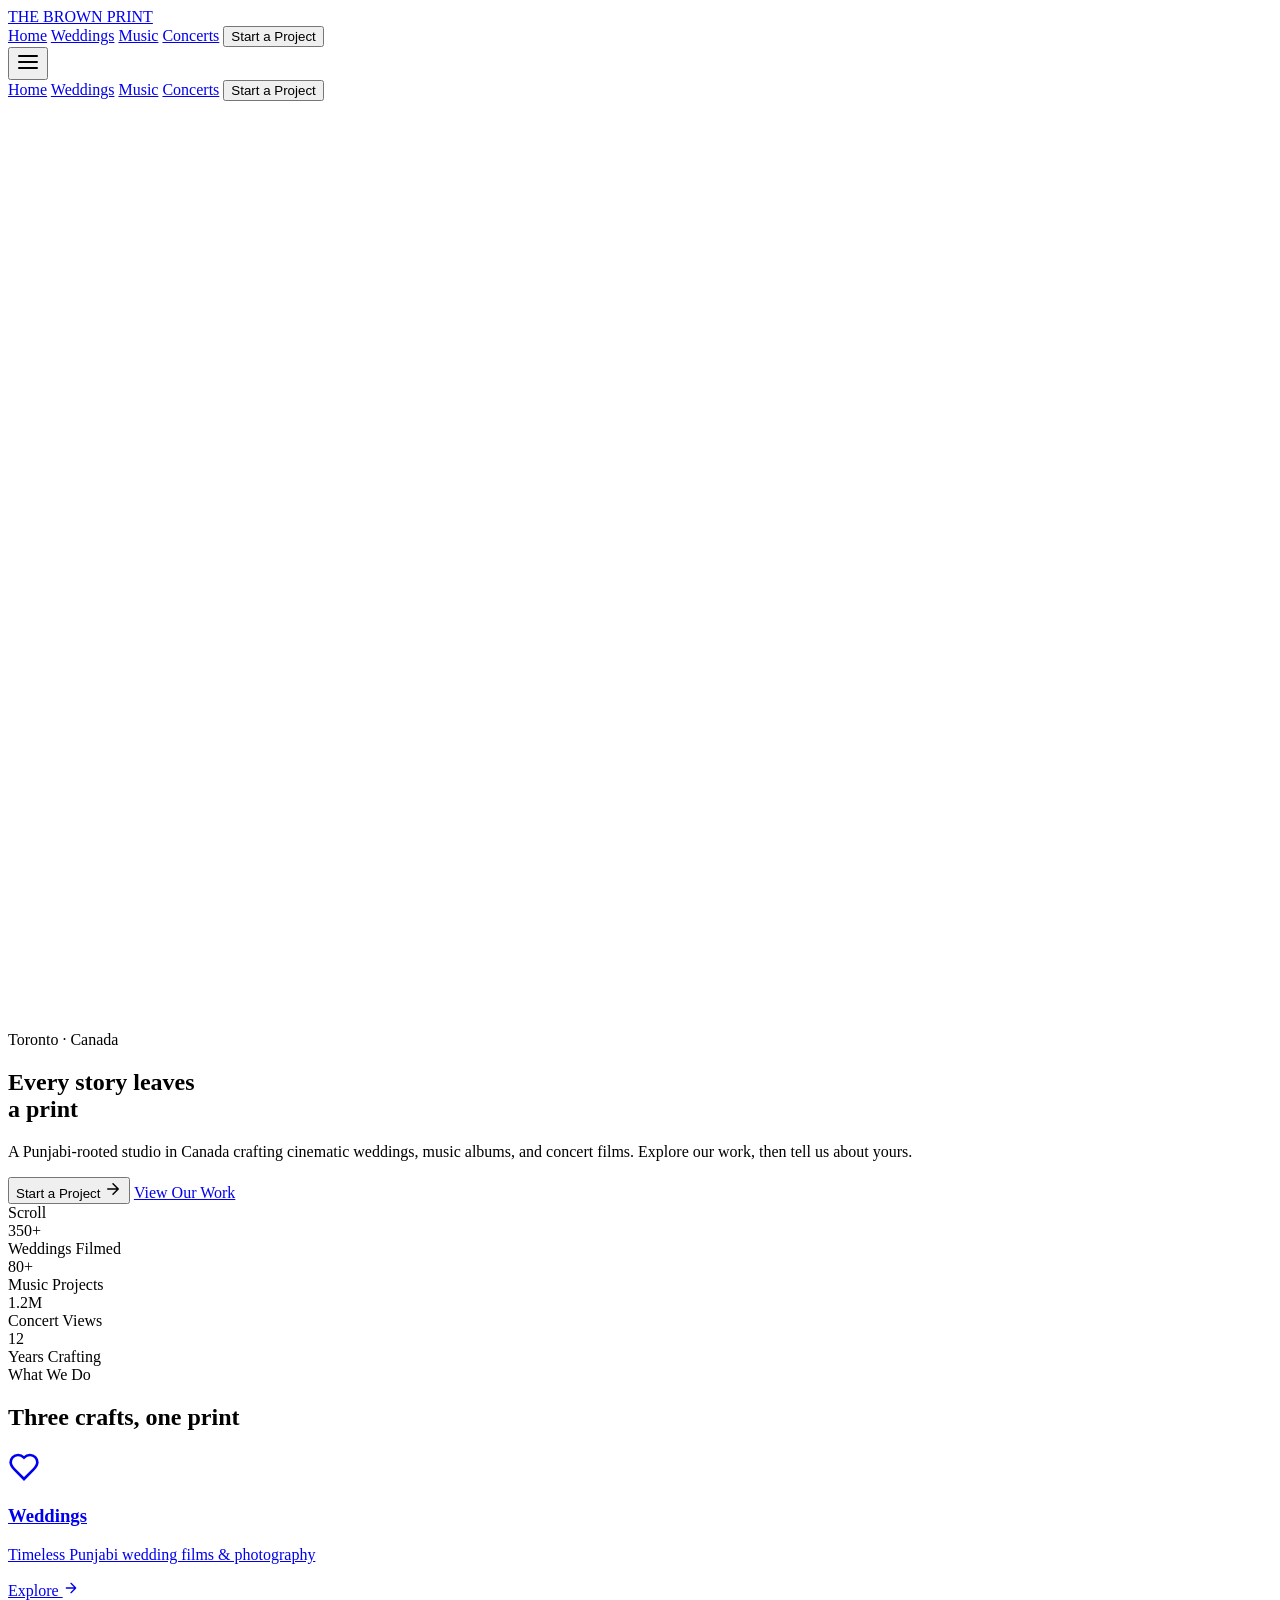
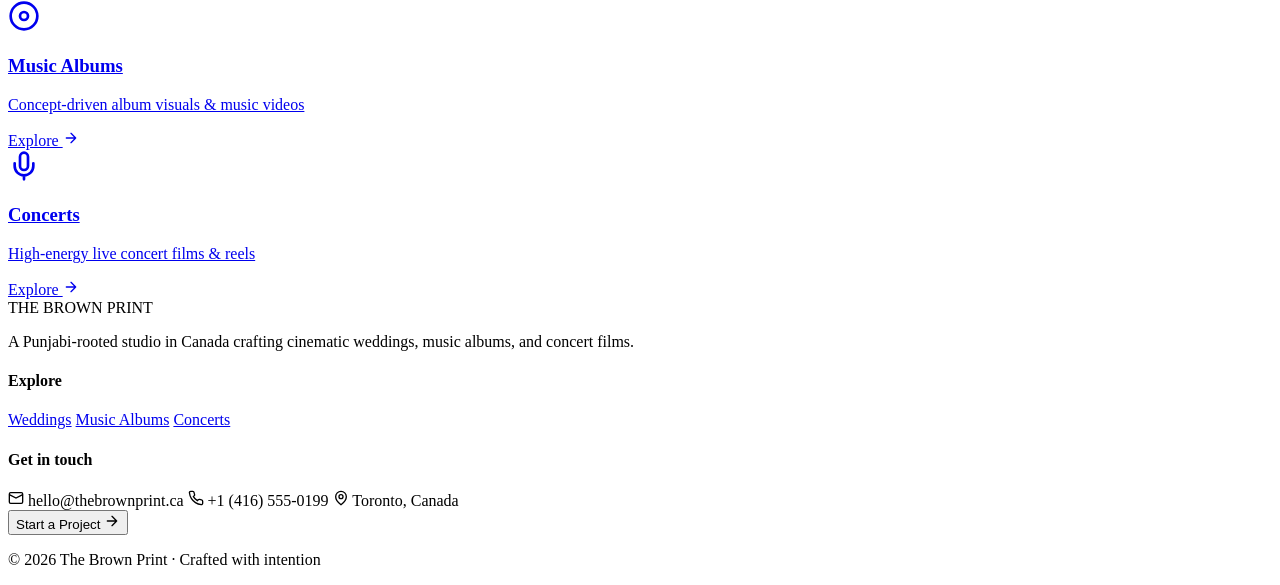
==== index.html @ ac466796 "Add files via upload" ====
<!doctype html>
<html lang="en">
<head>
  <meta charset="UTF-8" />
  <meta name="viewport" content="width=device-width, initial-scale=1.0" />
  <title>The Brown Print — Cinematic Weddings, Music & Concert Films</title>
  <link rel="stylesheet" href="css/style.css" />
</head>
<body data-theme="home">
  <div class="grain"></div>

  <!-- ============ NAV ============ -->
  <nav class="nav">
    <div class="nav-inner">
      <a href="index.html" class="nav-logo bebas">THE BROWN PRINT</a>
      <div class="nav-links">
        <a href="index.html" class="nav-link active">Home</a>
        <a href="wedding.html" class="nav-link">Weddings</a>
        <a href="music.html" class="nav-link">Music</a>
        <a href="concerts.html" class="nav-link">Concerts</a>
        <button class="nav-cta" onclick="openProject()">Start a Project</button>
      </div>
      <button class="nav-burger" aria-label="Menu">
        <svg width="24" height="24" viewBox="0 0 24 24" fill="none" stroke="currentColor" stroke-width="2" stroke-linecap="round"><path d="M3 12h18M3 6h18M3 18h18"/></svg>
      </button>
    </div>
    <div class="nav-mobile">
      <a href="index.html" class="nav-link active">Home</a>
      <a href="wedding.html" class="nav-link">Weddings</a>
      <a href="music.html" class="nav-link">Music</a>
      <a href="concerts.html" class="nav-link">Concerts</a>
      <button class="nav-cta" onclick="openProject()">Start a Project</button>
    </div>
  </nav>

  <!-- ============ HERO ============ -->
  <section class="hero">
    <div class="hero-bg"></div>
    <div class="hero-glow"></div>
    <div class="hero-frames" id="heroFrames"></div>
    <div class="hero-content">
      <div class="divider-row">
        <div class="divider-line"></div>
        <span class="kicker" style="color:var(--amber-500);">Toronto · Canada</span>
        <div class="divider-line"></div>
      </div>
      <h1 class="serif">Every story leaves<br /><span class="accent">a print</span></h1>
      <p>A Punjabi-rooted studio in Canada crafting cinematic weddings, music albums, and concert films. Explore our work, then tell us about yours.</p>
      <div class="hero-actions">
        <button class="btn btn-amber" onclick="openProject()">
          Start a Project <span class="btn-icon"><svg width="18" height="18" viewBox="0 0 24 24" fill="none" stroke="currentColor" stroke-width="2" stroke-linecap="round" stroke-linejoin="round"><path d="M5 12h14M12 5l7 7-7 7"/></svg></span>
        </button>
        <a href="wedding.html" class="btn btn-outline">View Our Work</a>
      </div>
    </div>
    <div class="scroll-hint">Scroll</div>
  </section>

  <!-- ============ STATS ============ -->
  <section class="stats">
    <div class="wrap stats-grid">
      <div class="stat"><div class="stat-num bebas">350+</div><div class="stat-label">Weddings Filmed</div></div>
      <div class="stat"><div class="stat-num bebas">80+</div><div class="stat-label">Music Projects</div></div>
      <div class="stat"><div class="stat-num bebas">1.2M</div><div class="stat-label">Concert Views</div></div>
      <div class="stat"><div class="stat-num bebas">12</div><div class="stat-label">Years Crafting</div></div>
    </div>
  </section>

  <!-- ============ CATEGORIES ============ -->
  <section class="cats">
    <div class="wrap">
      <div class="sec-head">
        <span class="kicker" style="color:var(--amber-500);">What We Do</span>
        <h2 class="serif">Three crafts, one print</h2>
      </div>
      <div class="cats-grid">
        <a href="wedding.html" class="cat-card" style="background:linear-gradient(to bottom, rgba(136,19,55,0.4), rgba(120,53,15,0.3), #0c0a09);">
          <div class="cat-card-inner">
            <span class="cat-icon"><svg width="32" height="32" viewBox="0 0 24 24" fill="none" stroke="currentColor" stroke-width="2"><path d="M19 14c1.49-1.46 3-3.21 3-5.5A5.5 5.5 0 0 0 16.5 3c-1.76 0-3 .5-4.5 2-1.5-1.5-2.74-2-4.5-2A5.5 5.5 0 0 0 2 8.5c0 2.29 1.51 4.04 3 5.5l7 7Z"/></svg></span>
            <h3 class="serif">Weddings</h3>
            <p>Timeless Punjabi wedding films &amp; photography</p>
            <span class="explore">Explore <svg width="16" height="16" viewBox="0 0 24 24" fill="none" stroke="currentColor" stroke-width="2" stroke-linecap="round" stroke-linejoin="round"><path d="M5 12h14M12 5l7 7-7 7"/></svg></span>
          </div>
        </a>
        <a href="music.html" class="cat-card" style="background:linear-gradient(to bottom, rgba(76,29,149,0.4), rgba(49,46,129,0.3), #0c0a09);">
          <div class="cat-card-inner">
            <span class="cat-icon"><svg width="32" height="32" viewBox="0 0 24 24" fill="none" stroke="currentColor" stroke-width="2"><circle cx="12" cy="12" r="10"/><circle cx="12" cy="12" r="3"/></svg></span>
            <h3 class="serif">Music Albums</h3>
            <p>Concept-driven album visuals &amp; music videos</p>
            <span class="explore">Explore <svg width="16" height="16" viewBox="0 0 24 24" fill="none" stroke="currentColor" stroke-width="2" stroke-linecap="round" stroke-linejoin="round"><path d="M5 12h14M12 5l7 7-7 7"/></svg></span>
          </div>
        </a>
        <a href="concerts.html" class="cat-card" style="background:linear-gradient(to bottom, rgba(154,52,18,0.4), rgba(127,29,29,0.3), #0c0a09);">
          <div class="cat-card-inner">
            <span class="cat-icon"><svg width="32" height="32" viewBox="0 0 24 24" fill="none" stroke="currentColor" stroke-width="2" stroke-linecap="round" stroke-linejoin="round"><path d="M12 2a3 3 0 0 0-3 3v7a3 3 0 0 0 6 0V5a3 3 0 0 0-3-3Z"/><path d="M19 10v2a7 7 0 0 1-14 0v-2M12 19v3"/></svg></span>
            <h3 class="serif">Concerts</h3>
            <p>High-energy live concert films &amp; reels</p>
            <span class="explore">Explore <svg width="16" height="16" viewBox="0 0 24 24" fill="none" stroke="currentColor" stroke-width="2" stroke-linecap="round" stroke-linejoin="round"><path d="M5 12h14M12 5l7 7-7 7"/></svg></span>
          </div>
        </a>
      </div>
    </div>
  </section>

  <!-- ============ FOOTER ============ -->
  <footer class="footer">
    <div class="wrap">
      <div class="footer-grid">
        <div>
          <span class="footer-logo bebas">THE BROWN PRINT</span>
          <p>A Punjabi-rooted studio in Canada crafting cinematic weddings, music albums, and concert films.</p>
        </div>
        <div class="footer-col">
          <h4>Explore</h4>
          <a href="wedding.html">Weddings</a>
          <a href="music.html">Music Albums</a>
          <a href="concerts.html">Concerts</a>
        </div>
        <div class="footer-col">
          <h4>Get in touch</h4>
          <span><svg width="16" height="16" viewBox="0 0 24 24" fill="none" stroke="currentColor" stroke-width="2"><rect x="2" y="4" width="20" height="16" rx="2"/><path d="m22 7-10 5L2 7"/></svg> hello@thebrownprint.ca</span>
          <span><svg width="16" height="16" viewBox="0 0 24 24" fill="none" stroke="currentColor" stroke-width="2"><path d="M22 16.92v3a2 2 0 0 1-2.18 2 19.79 19.79 0 0 1-8.63-3.07 19.5 19.5 0 0 1-6-6 19.79 19.79 0 0 1-3.07-8.67A2 2 0 0 1 4.11 2h3a2 2 0 0 1 2 1.72c.13.96.36 1.9.7 2.81a2 2 0 0 1-.45 2.11L8.09 9.91a16 16 0 0 0 6 6l1.27-1.27a2 2 0 0 1 2.11-.45c.91.34 1.85.57 2.81.7A2 2 0 0 1 22 16.92Z"/></svg> +1 (416) 555-0199</span>
          <span><svg width="16" height="16" viewBox="0 0 24 24" fill="none" stroke="currentColor" stroke-width="2"><path d="M20 10c0 6-8 12-8 12s-8-6-8-12a8 8 0 0 1 16 0Z"/><circle cx="12" cy="10" r="3"/></svg> Toronto, Canada</span>
        </div>
      </div>
      <div class="footer-bottom">
        <button class="btn btn-amber" onclick="openProject()">Start a Project <svg width="16" height="16" viewBox="0 0 24 24" fill="none" stroke="currentColor" stroke-width="2" stroke-linecap="round" stroke-linejoin="round"><path d="M5 12h14M12 5l7 7-7 7"/></svg></button>
        <p class="copy">© 2026 The Brown Print · Crafted with intention</p>
      </div>
    </div>
  </footer>

  <!-- floating hero frames generated here -->
  <script>
    (function () {
      const wrap = document.getElementById("heroFrames");
      if (!wrap) return;
      for (let i = 0; i < 6; i++) {
        const f = document.createElement("div");
        f.className = "hero-frame";
        f.style.width = (90 + i * 28) + "px";
        f.style.height = (110 + i * 18) + "px";
        f.style.top = (12 + (i * 14) % 70) + "%";
        f.style.left = ((i * 19 + 6) % 84) + "%";
        f.style.animationDelay = (i * 0.6) + "s";
        wrap.appendChild(f);
      }
    })();
  </script>
  <script src="js/player.js"></script>
  <script src="js/main.js"></script>
</body>
</html>
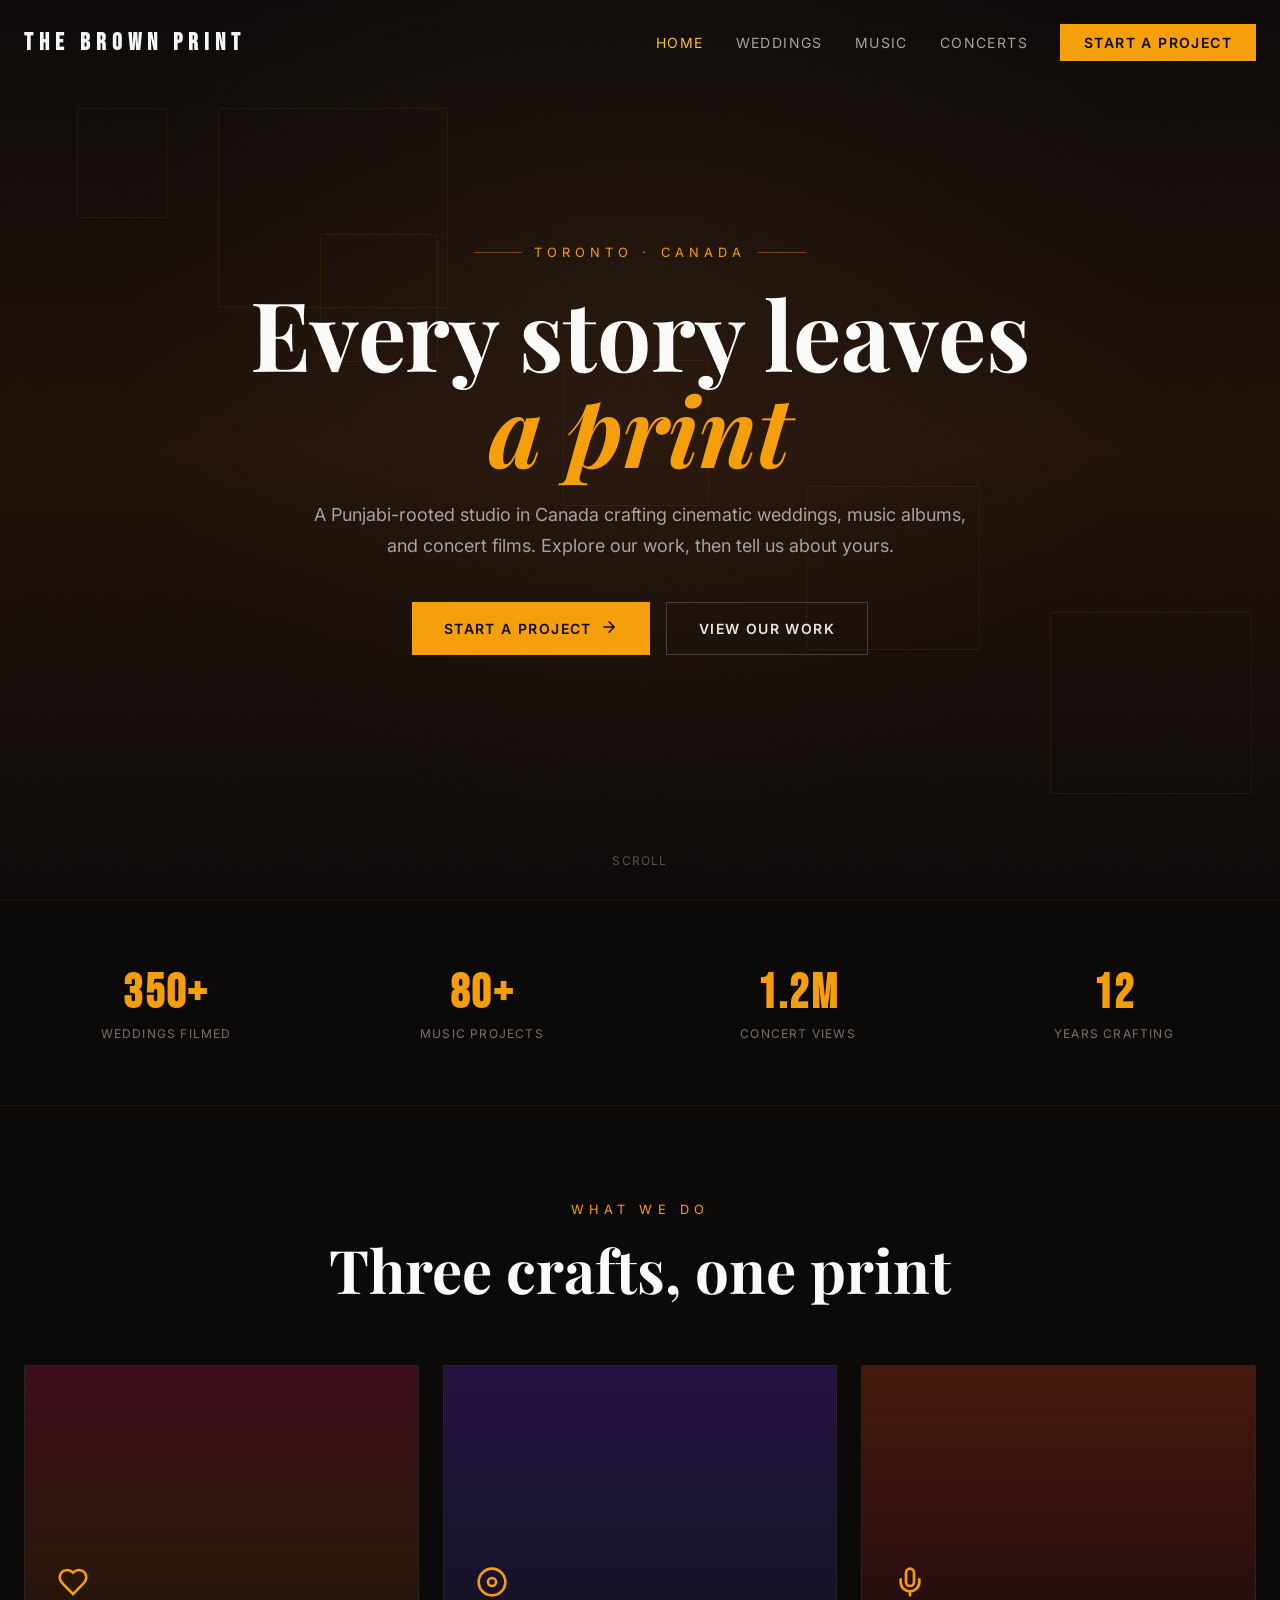
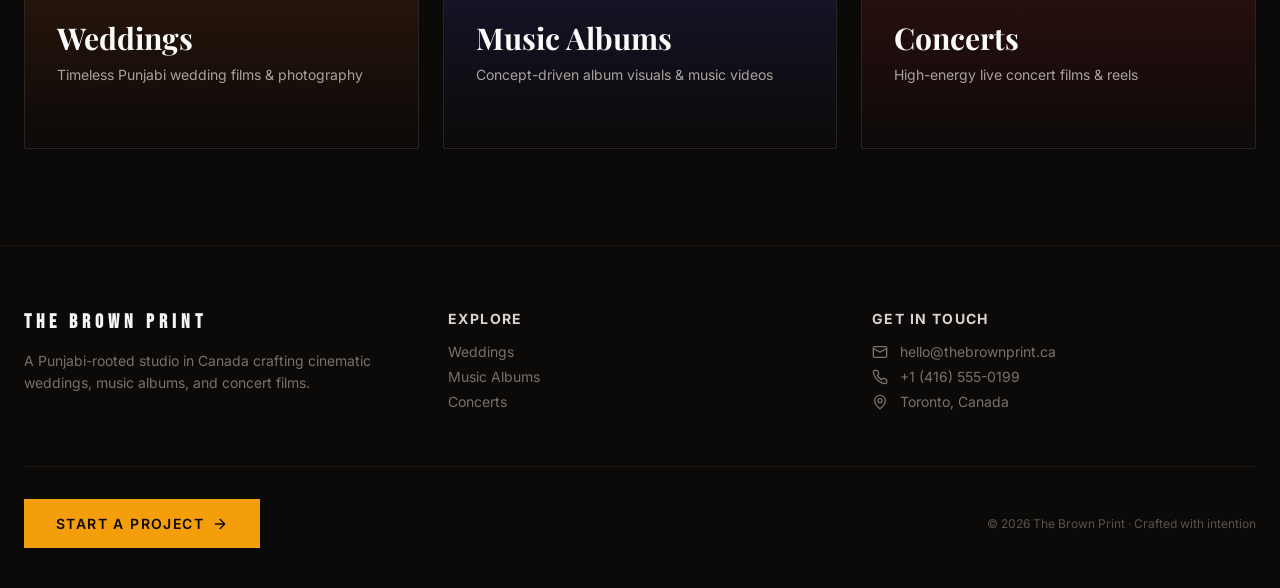
==== commit bc9bff94: "Update stylesheet link in index.html" ====
--- a/index.html
+++ b/index.html
@@ -4,7 +4,7 @@
   <meta charset="UTF-8" />
   <meta name="viewport" content="width=device-width, initial-scale=1.0" />
   <title>The Brown Print — Cinematic Weddings, Music & Concert Films</title>
-  <link rel="stylesheet" href="css/style.css" />
+  <link rel="stylesheet" href="style.css" />
 </head>
 <body data-theme="home">
   <div class="grain"></div>
--- a/style.css
+++ b/style.css
@@ -0,0 +1,434 @@
+/* ============================================================
+   THE BROWN PRINT — shared stylesheet
+   Matches the React build: cinematic dark/gold + per-page themes
+   ============================================================ */
+
+@import url('https://fonts.googleapis.com/css2?family=Bebas+Neue&family=Playfair+Display:ital,wght@0,400;0,600;0,700;1,400;1,600&family=Inter:wght@300;400;500;600&display=swap');
+
+/* ---------- RESET ---------- */
+* { margin: 0; padding: 0; box-sizing: border-box; }
+html { scroll-behavior: smooth; }
+body {
+  font-family: 'Inter', sans-serif;
+  background: #0c0a09; /* stone-950 */
+  color: #e7e5e4;
+  overflow-x: hidden;
+}
+a { text-decoration: none; color: inherit; }
+button { font-family: inherit; cursor: pointer; border: none; background: none; }
+img { display: block; max-width: 100%; }
+
+/* ---------- TYPE HELPERS ---------- */
+.serif { font-family: 'Playfair Display', serif; }
+.bebas { font-family: 'Bebas Neue', sans-serif; letter-spacing: 0.05em; }
+.italic { font-style: italic; }
+.kicker {
+  font-size: 0.8rem; letter-spacing: 0.4em; text-transform: uppercase;
+}
+.tracking-wide-sm { letter-spacing: 0.25em; }
+
+/* ---------- COLOR TOKENS ---------- */
+:root {
+  --stone-950: #0c0a09; --stone-900: #1c1917; --stone-800: #292524;
+  --stone-700: #44403c; --stone-600: #57534e; --stone-500: #78716c;
+  --stone-400: #a8a29e; --stone-300: #d6d3d1; --stone-200: #e7e5e4;
+  --stone-100: #f5f5f4; --stone-50: #fafaf9;
+  --amber-700: #b45309; --amber-600: #d97706; --amber-500: #f59e0b; --amber-400: #fbbf24;
+  --rose-50: #fff1f2; --rose-100: #ffe4e6; --rose-200: #fecdd3;
+  --rose-300: #fda4af; --rose-400: #fb7185; --rose-700: #be123c;
+  --amber-50: #fffbeb; --amber-100: #fef3c7; --amber-200: #fde68a;
+  --violet-400: #a78bfa; --violet-500: #8b5cf6;
+  --orange-400: #fb923c; --orange-500: #f97316;
+}
+
+/* ---------- FILM GRAIN ---------- */
+.grain {
+  pointer-events: none; position: fixed; inset: 0; z-index: 55;
+  opacity: 0.035; mix-blend-mode: overlay;
+  background-image: url("data:image/svg+xml,%3Csvg xmlns='http://www.w3.org/2000/svg' width='200' height='200'%3E%3Cfilter id='n'%3E%3CfeTurbulence type='fractalNoise' baseFrequency='0.9' numOctaves='4'/%3E%3C/filter%3E%3Crect width='100%25' height='100%25' filter='url(%23n)'/%3E%3C/svg%3E");
+}
+
+/* ---------- LAYOUT ---------- */
+.wrap { max-width: 80rem; margin: 0 auto; padding: 0 1.5rem; }
+.wrap-narrow { max-width: 72rem; margin: 0 auto; padding: 0 1.5rem; }
+section { position: relative; }
+
+/* ---------- NAV ---------- */
+.nav {
+  position: fixed; top: 0; left: 0; right: 0; z-index: 40;
+  padding: 1.5rem 0; transition: all 0.5s ease;
+}
+.nav.solid { padding: 1rem 0; backdrop-filter: blur(12px); border-bottom: 1px solid; }
+.nav-inner { max-width: 80rem; margin: 0 auto; padding: 0 1.5rem;
+  display: flex; align-items: center; justify-content: space-between; }
+.nav-logo { font-size: 1.5rem; font-weight: 700; letter-spacing: 0.25em; }
+.nav-links { display: flex; align-items: center; gap: 2rem; }
+.nav-link {
+  font-size: 0.875rem; letter-spacing: 0.1em; text-transform: uppercase;
+  transition: color 0.2s; color: var(--stone-400);
+}
+.nav-link:hover, .nav-link.active { }
+.nav-cta {
+  padding: 0.625rem 1.5rem; font-size: 0.875rem; font-weight: 600;
+  letter-spacing: 0.1em; text-transform: uppercase; transition: all 0.2s;
+}
+.nav-cta:hover { transform: scale(1.05); }
+.nav-burger { display: none; }
+.nav-mobile { display: none; }
+
+/* default (home/dark) nav theme */
+.nav { color: #fff; }
+body[data-theme="home"] .nav.solid,
+body[data-theme="music"] .nav.solid,
+body[data-theme="concerts"] .nav.solid {
+  background: rgba(12,10,9,0.9); border-color: rgba(217,119,6,0.1);
+}
+.nav-logo { color: var(--stone-100); }
+body[data-theme="wedding"] .nav.solid {
+  background: rgba(255,241,242,0.9); border-color: rgba(254,205,211,0.4);
+}
+body[data-theme="wedding"] .nav-logo { color: var(--stone-800); }
+body[data-theme="wedding"] .nav-link { color: var(--stone-500); }
+
+/* accent + button per theme */
+body[data-theme="home"] .nav-link.active, body[data-theme="home"] .nav-link:hover { color: var(--amber-400); }
+body[data-theme="wedding"] .nav-link.active, body[data-theme="wedding"] .nav-link:hover { color: var(--amber-700); }
+body[data-theme="music"] .nav-link.active, body[data-theme="music"] .nav-link:hover { color: var(--violet-400); }
+body[data-theme="concerts"] .nav-link.active, body[data-theme="concerts"] .nav-link:hover { color: var(--orange-400); }
+
+body[data-theme="home"] .nav-cta { background: var(--amber-500); color: var(--stone-950); }
+body[data-theme="home"] .nav-cta:hover { background: var(--amber-400); }
+body[data-theme="wedding"] .nav-cta { background: var(--stone-800); color: var(--rose-50); }
+body[data-theme="wedding"] .nav-cta:hover { background: var(--stone-900); }
+body[data-theme="music"] .nav-cta { background: var(--violet-500); color: #fff; }
+body[data-theme="music"] .nav-cta:hover { background: var(--violet-400); }
+body[data-theme="concerts"] .nav-cta { background: var(--orange-500); color: #fff; }
+body[data-theme="concerts"] .nav-cta:hover { background: var(--orange-400); }
+
+body[data-theme="wedding"] .nav-burger { color: var(--stone-800); }
+
+/* ---------- BUTTONS ---------- */
+.btn {
+  display: inline-flex; align-items: center; gap: 0.5rem;
+  padding: 1rem 2rem; font-size: 0.875rem; font-weight: 600;
+  letter-spacing: 0.1em; text-transform: uppercase; transition: all 0.2s;
+}
+.btn:hover { transform: scale(1.05); }
+.btn-amber { background: var(--amber-500); color: var(--stone-950); }
+.btn-amber:hover { background: var(--amber-400); }
+.btn-outline { border: 1px solid var(--stone-700); color: var(--stone-200); }
+.btn-outline:hover { border-color: rgba(245,158,11,0.5); color: var(--amber-400); }
+.btn-dark { background: var(--stone-800); color: var(--rose-50); }
+.btn-dark:hover { background: var(--stone-900); }
+.btn-violet { background: var(--violet-500); color: #fff; }
+.btn-violet:hover { background: var(--violet-400); }
+.btn-orange { background: var(--orange-500); color: #fff; }
+.btn-orange:hover { background: var(--orange-400); }
+.btn-icon svg { transition: transform 0.2s; }
+.btn:hover .btn-icon svg { transform: translateX(4px); }
+
+/* ---------- HERO (home) ---------- */
+.hero {
+  position: relative; min-height: 100vh; display: flex;
+  align-items: center; justify-content: center; overflow: hidden;
+}
+.hero-bg { position: absolute; inset: 0;
+  background: linear-gradient(to bottom, #0c0a09, rgba(120,53,15,0.2), #0c0a09); }
+.hero-glow { position: absolute; inset: 0; opacity: 0.4;
+  background: radial-gradient(circle at 50% 35%, rgba(180,120,60,0.18), transparent 60%); }
+.hero-frames { position: absolute; inset: 0; overflow: hidden; }
+.hero-frame {
+  position: absolute; border: 1px solid rgba(217,119,6,0.1);
+  border-radius: 2px; animation: pulse 5s infinite;
+}
+.hero-content { position: relative; z-index: 10; text-align: center;
+  padding: 0 1.5rem; max-width: 56rem; }
+.hero h1 { font-size: clamp(3rem, 8vw, 6rem); font-weight: 700;
+  color: var(--stone-50); line-height: 1; margin-bottom: 1.5rem; }
+.hero h1 .accent { font-style: italic; color: var(--amber-500); }
+.hero p { color: var(--stone-400); font-size: 1.125rem;
+  max-width: 42rem; margin: 0 auto 2.5rem; line-height: 1.7; }
+.hero-actions { display: flex; gap: 1rem; justify-content: center; flex-wrap: wrap; }
+.divider-row { display: flex; align-items: center; justify-content: center;
+  gap: 0.75rem; margin-bottom: 1.5rem; }
+.divider-line { height: 1px; width: 3rem; background: rgba(217,119,6,0.5); }
+.scroll-hint { position: absolute; bottom: 2rem; left: 50%;
+  transform: translateX(-50%); color: var(--stone-600);
+  font-size: 0.75rem; letter-spacing: 0.1em; text-transform: uppercase;
+  animation: bounce 1.5s infinite; }
+
+/* ---------- STATS ---------- */
+.stats { padding: 4rem 0; border-top: 1px solid rgba(217,119,6,0.1);
+  border-bottom: 1px solid rgba(217,119,6,0.1); }
+.stats-grid { display: grid; grid-template-columns: repeat(2,1fr); gap: 2rem; }
+.stat { text-align: center; }
+.stat-num { font-size: clamp(2.25rem,5vw,3rem); font-weight: 700;
+  color: var(--amber-500); margin-bottom: 0.25rem; }
+.stat-label { color: var(--stone-500); font-size: 0.75rem;
+  letter-spacing: 0.1em; text-transform: uppercase; }
+
+/* ---------- SECTION HEADINGS ---------- */
+.sec-head { text-align: center; margin-bottom: 3.5rem; }
+.sec-head .kicker { display: block; margin-bottom: 0.75rem; }
+.sec-head h2 { font-size: clamp(2.25rem,5vw,3.75rem); font-weight: 700;
+  color: var(--stone-50); }
+
+/* ---------- CATEGORY CARDS (home) ---------- */
+.cats { padding: 6rem 0; }
+.cats-grid { display: grid; grid-template-columns: 1fr; gap: 1.5rem; }
+.cat-card {
+  position: relative; height: 24rem; border-radius: 2px; overflow: hidden;
+  border: 1px solid var(--stone-800); transition: all 0.3s; text-align: left;
+  display: block;
+}
+.cat-card:hover { border-color: rgba(245,158,11,0.4); }
+.cat-card-inner { position: absolute; inset: 0; display: flex;
+  flex-direction: column; justify-content: flex-end; padding: 2rem; }
+.cat-card h3 { font-size: 1.875rem; font-weight: 700;
+  color: var(--stone-50); margin-bottom: 0.5rem; }
+.cat-card p { color: var(--stone-400); font-size: 0.875rem; margin-bottom: 1rem; }
+.cat-card .explore { display: inline-flex; align-items: center; gap: 0.5rem;
+  color: var(--amber-500); font-size: 0.875rem; letter-spacing: 0.1em;
+  text-transform: uppercase; opacity: 0; transform: translateX(-0.5rem);
+  transition: all 0.3s; }
+.cat-card:hover .explore { opacity: 1; transform: translateX(0); }
+.cat-icon { color: var(--amber-500); margin-bottom: 1rem; }
+
+/* ---------- PAGE HERO (category pages) ---------- */
+.page-hero { position: relative; padding: 10rem 1.5rem 5rem; overflow: hidden; }
+.page-hero-inner { position: relative; max-width: 64rem; margin: 0 auto; text-align: center; }
+.page-hero h1 { font-size: clamp(3rem,7vw,4.5rem); font-weight: 700;
+  line-height: 1; margin-bottom: 1.25rem; }
+.page-hero p { font-size: 1.125rem; max-width: 42rem; margin: 0 auto; line-height: 1.7; }
+
+/* ---------- WORK GRID ---------- */
+.work-section { padding: 4rem 0; }
+.work-label { display: flex; align-items: center; gap: 0.5rem;
+  font-size: 0.875rem; letter-spacing: 0.3em; text-transform: uppercase; }
+.work-section h2 { font-size: 2.25rem; font-weight: 700; margin-top: 0.5rem; }
+.work-grid {
+  display: grid; grid-template-columns: repeat(2,1fr); gap: 1rem;
+  grid-auto-rows: 200px;
+}
+.work-card {
+  position: relative; overflow: hidden; border-radius: 2px; cursor: pointer;
+  border: 1px solid rgba(255,255,255,0.1);
+}
+.work-card.tall { grid-row: span 2; }
+.work-card img { position: absolute; inset: 0; width: 100%; height: 100%;
+  object-fit: cover; transition: transform 0.5s; }
+.work-card:hover img { transform: scale(1.05); }
+.work-card-shade { position: absolute; inset: 0; background: rgba(0,0,0,0.1);
+  transition: background 0.3s; }
+.work-card:hover .work-card-shade { background: rgba(0,0,0,0); }
+.work-card-play {
+  position: absolute; inset: 0; display: flex; align-items: center; justify-content: center;
+}
+.play-btn {
+  width: 3.5rem; height: 3.5rem; border-radius: 50%;
+  display: flex; align-items: center; justify-content: center;
+  opacity: 0.9; transition: all 0.3s; box-shadow: 0 10px 25px rgba(0,0,0,0.4);
+}
+.work-card:hover .play-btn { opacity: 1; transform: scale(1.1); }
+.work-card-caption {
+  position: absolute; bottom: 0; left: 0; right: 0; padding: 1rem;
+  background: linear-gradient(to top, rgba(0,0,0,0.8), transparent);
+  transform: translateY(0.5rem); transition: transform 0.3s;
+}
+.work-card:hover .work-card-caption { transform: translateY(0); }
+.work-card-caption h3 { color: #fff; font-weight: 600; font-size: 1.125rem; line-height: 1.2; }
+.work-card-caption .meta { color: rgba(255,255,255,0.8); font-size: 0.75rem; letter-spacing: 0.02em; }
+.work-card-caption .sub { color: rgba(255,255,255,0.6); font-size: 0.7rem; }
+
+/* ---------- WEDDING STORIES ---------- */
+.stories { padding: 5rem 0; }
+.story { display: flex; flex-direction: column; gap: 1.5rem;
+  text-align: left; width: 100%; margin-bottom: 1.5rem; }
+.story-img { height: 14rem; border-radius: 2px; overflow: hidden;
+  border: 1px solid rgba(254,205,211,0.6); flex-shrink: 0; }
+.story-img img { width: 100%; height: 100%; object-fit: cover; transition: transform 0.5s; }
+.story:hover .story-img img { transform: scale(1.05); }
+.story-body { display: flex; flex-direction: column; justify-content: center;
+  background: rgba(255,255,255,0.6); backdrop-filter: blur(4px);
+  padding: 1.75rem; border-radius: 2px; border: 1px solid var(--rose-100); }
+.story-body .place { color: var(--amber-700); font-size: 0.75rem;
+  letter-spacing: 0.1em; text-transform: uppercase; margin-bottom: 0.5rem; }
+.story-body h3 { font-size: 1.5rem; font-weight: 700; color: var(--stone-800); margin-bottom: 0.75rem; }
+.story-body p { color: var(--stone-600); line-height: 1.6; margin-bottom: 1rem; }
+.story-read { display: inline-flex; align-items: center; gap: 0.5rem;
+  color: var(--amber-700); font-size: 0.875rem; letter-spacing: 0.1em;
+  text-transform: uppercase; transition: gap 0.2s; }
+.story:hover .story-read { gap: 0.75rem; }
+
+/* ---------- CTA STRIP ---------- */
+.cta { padding: 5rem 1.5rem; text-align: center; }
+.cta h2 { font-size: clamp(2.25rem,5vw,3rem); font-weight: 700; margin-bottom: 1.25rem; }
+.cta p { max-width: 36rem; margin: 0 auto 2rem; }
+
+/* ---------- MARQUEE (music) ---------- */
+.marquee { padding: 3rem 0; border-top: 1px solid rgba(139,92,246,0.1);
+  border-bottom: 1px solid rgba(139,92,246,0.1); overflow: hidden; }
+.marquee-track { display: flex; gap: 3rem; white-space: nowrap;
+  font-size: 3rem; font-weight: 700; color: rgba(139,92,246,0.2);
+  width: max-content; animation: marquee 22s linear infinite; }
+
+/* ---------- FOOTER ---------- */
+.footer { background: var(--stone-950); border-top: 1px solid rgba(217,119,6,0.1);
+  padding: 4rem 0 2.5rem; }
+.footer-grid { display: grid; grid-template-columns: 1fr; gap: 2.5rem; margin-bottom: 3rem; }
+.footer-logo { font-size: 1.25rem; font-weight: 700; letter-spacing: 0.25em;
+  color: var(--stone-100); display: block; margin-bottom: 1rem; }
+.footer p { color: var(--stone-500); font-size: 0.875rem; line-height: 1.6; }
+.footer h4 { color: var(--stone-300); font-size: 0.875rem; letter-spacing: 0.1em;
+  text-transform: uppercase; margin-bottom: 1rem; }
+.footer-col a, .footer-col span { display: flex; align-items: center; gap: 0.75rem;
+  color: var(--stone-500); font-size: 0.875rem; margin-bottom: 0.5rem; transition: color 0.2s; }
+.footer-col a:hover { color: var(--amber-400); }
+.footer-bottom { display: flex; flex-direction: column; gap: 1rem;
+  align-items: center; justify-content: space-between;
+  padding-top: 2rem; border-top: 1px solid var(--stone-900); }
+.footer-bottom .copy { color: var(--stone-600); font-size: 0.75rem; }
+
+/* ---------- PROJECT MODAL ---------- */
+.modal-overlay {
+  position: fixed; inset: 0; z-index: 70; display: none;
+  align-items: center; justify-content: center; padding: 1rem;
+  background: rgba(12,10,9,0.8); backdrop-filter: blur(4px);
+}
+.modal-overlay.open { display: flex; }
+.modal {
+  position: relative; width: 100%; max-width: 32rem; background: var(--stone-900);
+  border: 1px solid rgba(245,158,11,0.2); border-radius: 2px;
+  max-height: 90vh; overflow-y: auto;
+}
+.modal-close { position: absolute; top: 1rem; right: 1rem; color: var(--stone-500);
+  z-index: 10; transition: color 0.2s; }
+.modal-close:hover { color: var(--amber-400); }
+.modal-pad { padding: 2rem; }
+.progress { display: flex; gap: 0.5rem; margin: 1rem 0 2rem; }
+.progress-bar { height: 4px; flex: 1; border-radius: 9999px; background: var(--stone-800); transition: background 0.3s; }
+.progress-bar.active { background: var(--amber-500); }
+.modal h3 { font-size: 1.5rem; font-weight: 700; color: var(--stone-50); margin-bottom: 1.5rem; }
+.modal-step-label { color: var(--amber-400); font-size: 0.75rem; letter-spacing: 0.3em; text-transform: uppercase; }
+.field-label { display: block; color: var(--stone-400); font-size: 0.75rem;
+  letter-spacing: 0.1em; text-transform: uppercase; margin-bottom: 0.5rem; }
+.field { width: 100%; background: var(--stone-950); border: 1px solid var(--stone-800);
+  border-radius: 2px; padding: 0.75rem 1rem; color: var(--stone-100);
+  outline: none; transition: border 0.2s; margin-bottom: 1rem; font-size: 0.95rem; }
+.field:focus { border-color: var(--amber-500); }
+.field::placeholder { color: var(--stone-600); }
+textarea.field { resize: none; }
+.service-row, .chip { display: flex; align-items: center; gap: 1rem;
+  width: 100%; padding: 1rem; border-radius: 2px; border: 1px solid var(--stone-800);
+  text-align: left; transition: all 0.2s; margin-bottom: 0.75rem; color: var(--stone-100); }
+.service-row:hover, .chip:hover { border-color: rgba(245,158,11,0.4); }
+.service-row.sel, .chip.sel { border-color: var(--amber-500); background: rgba(245,158,11,0.1); }
+.service-ico { width: 2.5rem; height: 2.5rem; border-radius: 2px;
+  display: flex; align-items: center; justify-content: center; flex-shrink: 0;
+  background: var(--stone-800); color: var(--amber-400); }
+.service-row.sel .service-ico { background: var(--amber-500); color: var(--stone-950); }
+.chip-grid { display: grid; grid-template-columns: repeat(2,1fr); gap: 0.5rem; margin-bottom: 1rem; }
+.chip-sm { padding: 0.625rem; font-size: 0.8rem; border-radius: 2px;
+  border: 1px solid var(--stone-800); color: var(--stone-400); transition: all 0.2s; text-align: center; }
+.chip-sm:hover { border-color: rgba(245,158,11,0.4); }
+.chip-sm.sel { border-color: var(--amber-500); background: rgba(245,158,11,0.1); color: var(--amber-400); }
+.summary { margin-top: 1.25rem; padding: 1rem; background: rgba(12,10,9,0.6);
+  border-radius: 2px; border: 1px solid var(--stone-800); font-size: 0.875rem; }
+.summary-row { display: flex; justify-content: space-between; color: var(--stone-400); margin-bottom: 0.25rem; }
+.summary-row span:last-child { color: var(--stone-200); }
+.modal-actions { display: flex; gap: 0.75rem; margin-top: 2rem; }
+.modal-btn { padding: 0.75rem 1.5rem; font-size: 0.875rem; letter-spacing: 0.1em;
+  text-transform: uppercase; transition: all 0.2s; }
+.modal-btn-back { border: 1px solid var(--stone-700); color: var(--stone-300); }
+.modal-btn-back:hover { border-color: var(--stone-500); }
+.modal-btn-next { flex: 1; background: var(--amber-500); color: var(--stone-950);
+  font-weight: 600; display: flex; align-items: center; justify-content: center; gap: 0.5rem; }
+.modal-btn-next:hover { background: var(--amber-400); }
+.modal-btn-next:disabled { opacity: 0.3; cursor: not-allowed; }
+.success-check { width: 4rem; height: 4rem; border-radius: 50%; background: var(--amber-500);
+  display: flex; align-items: center; justify-content: center; margin: 0 auto 1.5rem; }
+
+/* ---------- STORY MODAL ---------- */
+.story-modal { background: var(--rose-50); border: 1px solid var(--rose-200); max-width: 42rem; }
+.story-modal-img { height: 14rem; overflow: hidden; }
+.story-modal-img img { width: 100%; height: 100%; object-fit: cover; }
+.story-modal .modal-pad h3 { color: var(--stone-800); font-size: 2rem; margin: 0.5rem 0 1.25rem; }
+.story-modal .place { color: var(--amber-700); font-size: 0.75rem; letter-spacing: 0.1em; text-transform: uppercase; }
+.story-modal .story-text { color: var(--stone-700); line-height: 1.7; font-size: 1.125rem; font-family: 'Playfair Display', serif; }
+.story-modal .modal-close { color: var(--stone-500); background: rgba(255,255,255,0.7); border-radius: 50%; padding: 0.25rem; }
+
+/* ---------- CUSTOM VIDEO PLAYER ---------- */
+.vp-overlay {
+  position: fixed; inset: 0; z-index: 80; display: none;
+  align-items: center; justify-content: center; padding: 1rem;
+  background: rgba(12,10,9,0.92); backdrop-filter: blur(6px);
+}
+.vp-overlay.open { display: flex; }
+.vp-shell { position: relative; width: 100%; max-width: 56rem; }
+.vp-close { position: absolute; top: -2.5rem; right: 0; color: var(--stone-400); transition: color 0.2s; }
+.vp-close:hover { color: #fff; }
+.vp-frame {
+  position: relative; aspect-ratio: 16/9; border-radius: 2px; overflow: hidden;
+  border: 1px solid rgba(255,255,255,0.2); background: #000;
+}
+.vp-video { width: 100%; height: 100%; object-fit: cover; display: block; }
+/* block the native UI entirely; we draw our own */
+.vp-video::-webkit-media-controls { display: none !important; }
+.vp-video::-webkit-media-controls-enclosure { display: none !important; }
+.vp-bigplay {
+  position: absolute; inset: 0; display: flex; align-items: center; justify-content: center;
+  background: rgba(0,0,0,0.25); transition: opacity 0.3s; cursor: pointer;
+}
+.vp-bigplay.hide { opacity: 0; pointer-events: none; }
+.vp-bigplay-circle { width: 5rem; height: 5rem; border-radius: 50%;
+  background: rgba(255,255,255,0.92); display: flex; align-items: center; justify-content: center; }
+.vp-controls {
+  position: absolute; bottom: 0; left: 0; right: 0;
+  padding: 1rem; display: flex; align-items: center; gap: 0.75rem;
+  background: linear-gradient(to top, rgba(0,0,0,0.85), transparent);
+  opacity: 0; transition: opacity 0.3s;
+}
+.vp-frame:hover .vp-controls, .vp-controls.show { opacity: 1; }
+.vp-btn { color: #fff; display: flex; align-items: center; opacity: 0.9; transition: opacity 0.2s; }
+.vp-btn:hover { opacity: 1; }
+.vp-track { flex: 1; height: 4px; background: rgba(255,255,255,0.25);
+  border-radius: 9999px; cursor: pointer; position: relative; }
+.vp-fill { height: 100%; background: var(--amber-500); border-radius: 9999px; width: 0%; }
+.vp-time { color: rgba(255,255,255,0.85); font-size: 0.75rem; min-width: 5.5rem;
+  text-align: right; font-variant-numeric: tabular-nums; }
+.vp-caption { margin-top: 1rem; }
+.vp-caption h3 { color: #fff; font-size: 1.5rem; font-weight: 700; }
+.vp-caption p { color: rgba(255,255,255,0.6); font-size: 0.875rem; }
+.vp-guard { position: absolute; inset: 0; } /* swallows right-click over video */
+
+/* ---------- ANIMATIONS ---------- */
+@keyframes pulse { 0%,100% { opacity: 1; } 50% { opacity: 0.4; } }
+@keyframes bounce { 0%,100% { transform: translate(-50%,0); } 50% { transform: translate(-50%,-25%); } }
+@keyframes marquee { from { transform: translateX(0); } to { transform: translateX(-50%); } }
+@keyframes beam { 0%,100% { opacity: 0.5; } 50% { opacity: 0.15; } }
+.beam { animation: beam 2.5s ease-in-out infinite; }
+
+/* ---------- RESPONSIVE ---------- */
+@media (min-width: 768px) {
+  .stats-grid { grid-template-columns: repeat(4,1fr); }
+  .cats-grid { grid-template-columns: repeat(3,1fr); }
+  .work-grid { grid-template-columns: repeat(3,1fr); grid-auto-rows: 230px; }
+  .footer-grid { grid-template-columns: repeat(3,1fr); }
+  .footer-bottom { flex-direction: row; }
+  .story { flex-direction: row; align-items: stretch; }
+  .story.rev { flex-direction: row-reverse; }
+  .story-img { width: 40%; }
+  .story-body { width: 60%; }
+  .chip-grid { grid-template-columns: repeat(2,1fr); }
+}
+
+@media (max-width: 767px) {
+  .nav-links { display: none; }
+  .nav-burger { display: block; color: #fff; }
+  .nav-mobile { flex-direction: column; gap: 1rem; padding: 1rem 1.5rem;
+    margin-top: 1rem; backdrop-filter: blur(12px); border-top: 1px solid rgba(217,119,6,0.1); }
+  .nav-mobile.open { display: flex; }
+  body[data-theme="home"] .nav-mobile, body[data-theme="music"] .nav-mobile,
+  body[data-theme="concerts"] .nav-mobile { background: rgba(12,10,9,0.95); }
+  body[data-theme="wedding"] .nav-mobile { background: rgba(255,241,242,0.95); }
+}
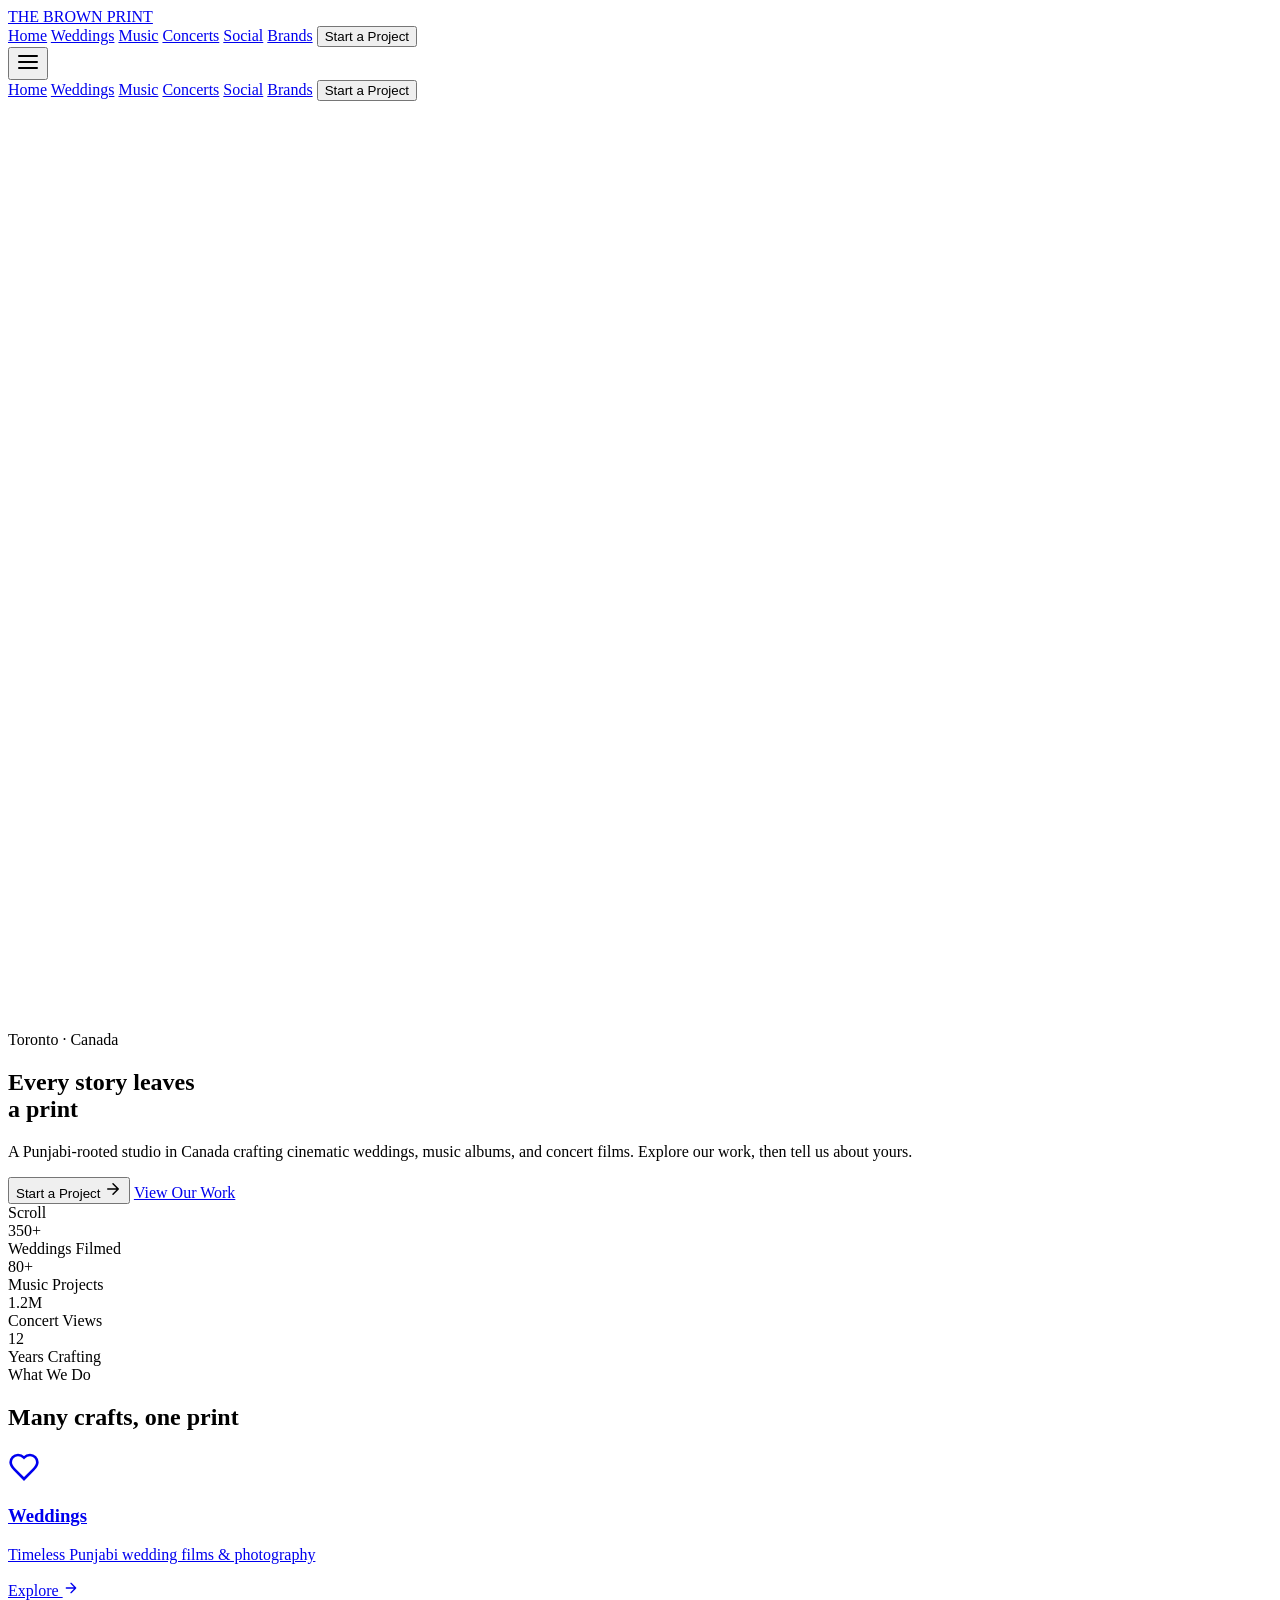
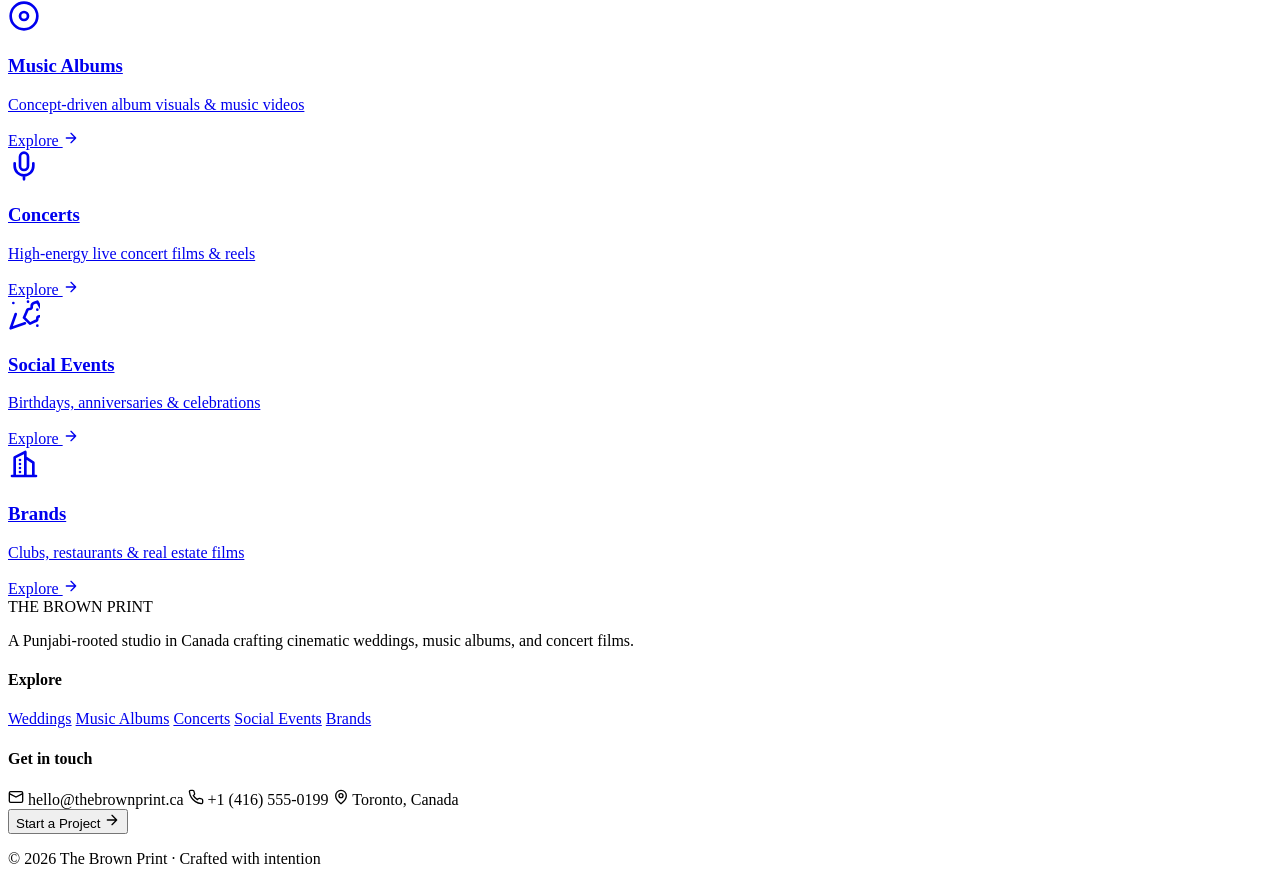
==== commit 4ae6349b: "Add files via upload" ====
--- a/index.html
+++ b/index.html
@@ -1,11 +1,13 @@
 <!doctype html>
 <html lang="en">
+
 <head>
   <meta charset="UTF-8" />
   <meta name="viewport" content="width=device-width, initial-scale=1.0" />
   <title>The Brown Print — Cinematic Weddings, Music & Concert Films</title>
-  <link rel="stylesheet" href="style.css" />
+  <link rel="stylesheet" href="css/style.css" />
 </head>
+
 <body data-theme="home">
   <div class="grain"></div>
 
@@ -18,10 +20,15 @@
         <a href="wedding.html" class="nav-link">Weddings</a>
         <a href="music.html" class="nav-link">Music</a>
         <a href="concerts.html" class="nav-link">Concerts</a>
+        <a href="social.html" class="nav-link">Social</a>
+        <a href="brands.html" class="nav-link">Brands</a>
         <button class="nav-cta" onclick="openProject()">Start a Project</button>
       </div>
       <button class="nav-burger" aria-label="Menu">
-        <svg width="24" height="24" viewBox="0 0 24 24" fill="none" stroke="currentColor" stroke-width="2" stroke-linecap="round"><path d="M3 12h18M3 6h18M3 18h18"/></svg>
+        <svg width="24" height="24" viewBox="0 0 24 24" fill="none" stroke="currentColor" stroke-width="2"
+          stroke-linecap="round">
+          <path d="M3 12h18M3 6h18M3 18h18" />
+        </svg>
       </button>
     </div>
     <div class="nav-mobile">
@@ -29,6 +36,8 @@
       <a href="wedding.html" class="nav-link">Weddings</a>
       <a href="music.html" class="nav-link">Music</a>
       <a href="concerts.html" class="nav-link">Concerts</a>
+        <a href="social.html" class="nav-link">Social</a>
+        <a href="brands.html" class="nav-link">Brands</a>
       <button class="nav-cta" onclick="openProject()">Start a Project</button>
     </div>
   </nav>
@@ -45,10 +54,14 @@
         <div class="divider-line"></div>
       </div>
       <h1 class="serif">Every story leaves<br /><span class="accent">a print</span></h1>
-      <p>A Punjabi-rooted studio in Canada crafting cinematic weddings, music albums, and concert films. Explore our work, then tell us about yours.</p>
+      <p>A Punjabi-rooted studio in Canada crafting cinematic weddings, music albums, and concert films. Explore our
+        work, then tell us about yours.</p>
       <div class="hero-actions">
         <button class="btn btn-amber" onclick="openProject()">
-          Start a Project <span class="btn-icon"><svg width="18" height="18" viewBox="0 0 24 24" fill="none" stroke="currentColor" stroke-width="2" stroke-linecap="round" stroke-linejoin="round"><path d="M5 12h14M12 5l7 7-7 7"/></svg></span>
+          Start a Project <span class="btn-icon"><svg width="18" height="18" viewBox="0 0 24 24" fill="none"
+              stroke="currentColor" stroke-width="2" stroke-linecap="round" stroke-linejoin="round">
+              <path d="M5 12h14M12 5l7 7-7 7" />
+            </svg></span>
         </button>
         <a href="wedding.html" class="btn btn-outline">View Our Work</a>
       </div>
@@ -59,10 +72,22 @@
   <!-- ============ STATS ============ -->
   <section class="stats">
     <div class="wrap stats-grid">
-      <div class="stat"><div class="stat-num bebas">350+</div><div class="stat-label">Weddings Filmed</div></div>
-      <div class="stat"><div class="stat-num bebas">80+</div><div class="stat-label">Music Projects</div></div>
-      <div class="stat"><div class="stat-num bebas">1.2M</div><div class="stat-label">Concert Views</div></div>
-      <div class="stat"><div class="stat-num bebas">12</div><div class="stat-label">Years Crafting</div></div>
+      <div class="stat">
+        <div class="stat-num bebas">350+</div>
+        <div class="stat-label">Weddings Filmed</div>
+      </div>
+      <div class="stat">
+        <div class="stat-num bebas">80+</div>
+        <div class="stat-label">Music Projects</div>
+      </div>
+      <div class="stat">
+        <div class="stat-num bebas">1.2M</div>
+        <div class="stat-label">Concert Views</div>
+      </div>
+      <div class="stat">
+        <div class="stat-num bebas">12</div>
+        <div class="stat-label">Years Crafting</div>
+      </div>
     </div>
   </section>
 
@@ -71,31 +96,88 @@
     <div class="wrap">
       <div class="sec-head">
         <span class="kicker" style="color:var(--amber-500);">What We Do</span>
-        <h2 class="serif">Three crafts, one print</h2>
+        <h2 class="serif">Many crafts, one print</h2>
       </div>
       <div class="cats-grid">
-        <a href="wedding.html" class="cat-card" style="background:linear-gradient(to bottom, rgba(136,19,55,0.4), rgba(120,53,15,0.3), #0c0a09);">
-          <div class="cat-card-inner">
-            <span class="cat-icon"><svg width="32" height="32" viewBox="0 0 24 24" fill="none" stroke="currentColor" stroke-width="2"><path d="M19 14c1.49-1.46 3-3.21 3-5.5A5.5 5.5 0 0 0 16.5 3c-1.76 0-3 .5-4.5 2-1.5-1.5-2.74-2-4.5-2A5.5 5.5 0 0 0 2 8.5c0 2.29 1.51 4.04 3 5.5l7 7Z"/></svg></span>
+        <a href="wedding.html" class="cat-card"
+          style="background:linear-gradient(to bottom, rgba(136,19,55,0.4), rgba(120,53,15,0.3), #0c0a09);">
+          <div class="cat-card-inner">
+            <span class="cat-icon"><svg width="32" height="32" viewBox="0 0 24 24" fill="none" stroke="currentColor"
+                stroke-width="2">
+                <path
+                  d="M19 14c1.49-1.46 3-3.21 3-5.5A5.5 5.5 0 0 0 16.5 3c-1.76 0-3 .5-4.5 2-1.5-1.5-2.74-2-4.5-2A5.5 5.5 0 0 0 2 8.5c0 2.29 1.51 4.04 3 5.5l7 7Z" />
+              </svg></span>
             <h3 class="serif">Weddings</h3>
             <p>Timeless Punjabi wedding films &amp; photography</p>
-            <span class="explore">Explore <svg width="16" height="16" viewBox="0 0 24 24" fill="none" stroke="currentColor" stroke-width="2" stroke-linecap="round" stroke-linejoin="round"><path d="M5 12h14M12 5l7 7-7 7"/></svg></span>
-          </div>
-        </a>
-        <a href="music.html" class="cat-card" style="background:linear-gradient(to bottom, rgba(76,29,149,0.4), rgba(49,46,129,0.3), #0c0a09);">
-          <div class="cat-card-inner">
-            <span class="cat-icon"><svg width="32" height="32" viewBox="0 0 24 24" fill="none" stroke="currentColor" stroke-width="2"><circle cx="12" cy="12" r="10"/><circle cx="12" cy="12" r="3"/></svg></span>
+            <span class="explore">Explore <svg width="16" height="16" viewBox="0 0 24 24" fill="none"
+                stroke="currentColor" stroke-width="2" stroke-linecap="round" stroke-linejoin="round">
+                <path d="M5 12h14M12 5l7 7-7 7" />
+              </svg></span>
+          </div>
+        </a>
+        <a href="music.html" class="cat-card"
+          style="background:linear-gradient(to bottom, rgba(76,29,149,0.4), rgba(49,46,129,0.3), #0c0a09);">
+          <div class="cat-card-inner">
+            <span class="cat-icon"><svg width="32" height="32" viewBox="0 0 24 24" fill="none" stroke="currentColor"
+                stroke-width="2">
+                <circle cx="12" cy="12" r="10" />
+                <circle cx="12" cy="12" r="3" />
+              </svg></span>
             <h3 class="serif">Music Albums</h3>
             <p>Concept-driven album visuals &amp; music videos</p>
-            <span class="explore">Explore <svg width="16" height="16" viewBox="0 0 24 24" fill="none" stroke="currentColor" stroke-width="2" stroke-linecap="round" stroke-linejoin="round"><path d="M5 12h14M12 5l7 7-7 7"/></svg></span>
-          </div>
-        </a>
-        <a href="concerts.html" class="cat-card" style="background:linear-gradient(to bottom, rgba(154,52,18,0.4), rgba(127,29,29,0.3), #0c0a09);">
-          <div class="cat-card-inner">
-            <span class="cat-icon"><svg width="32" height="32" viewBox="0 0 24 24" fill="none" stroke="currentColor" stroke-width="2" stroke-linecap="round" stroke-linejoin="round"><path d="M12 2a3 3 0 0 0-3 3v7a3 3 0 0 0 6 0V5a3 3 0 0 0-3-3Z"/><path d="M19 10v2a7 7 0 0 1-14 0v-2M12 19v3"/></svg></span>
+            <span class="explore">Explore <svg width="16" height="16" viewBox="0 0 24 24" fill="none"
+                stroke="currentColor" stroke-width="2" stroke-linecap="round" stroke-linejoin="round">
+                <path d="M5 12h14M12 5l7 7-7 7" />
+              </svg></span>
+          </div>
+        </a>
+        <a href="concerts.html" class="cat-card"
+          style="background:linear-gradient(to bottom, rgba(154,52,18,0.4), rgba(127,29,29,0.3), #0c0a09);">
+          <div class="cat-card-inner">
+            <span class="cat-icon"><svg width="32" height="32" viewBox="0 0 24 24" fill="none" stroke="currentColor"
+                stroke-width="2" stroke-linecap="round" stroke-linejoin="round">
+                <path d="M12 2a3 3 0 0 0-3 3v7a3 3 0 0 0 6 0V5a3 3 0 0 0-3-3Z" />
+                <path d="M19 10v2a7 7 0 0 1-14 0v-2M12 19v3" />
+              </svg></span>
             <h3 class="serif">Concerts</h3>
             <p>High-energy live concert films &amp; reels</p>
-            <span class="explore">Explore <svg width="16" height="16" viewBox="0 0 24 24" fill="none" stroke="currentColor" stroke-width="2" stroke-linecap="round" stroke-linejoin="round"><path d="M5 12h14M12 5l7 7-7 7"/></svg></span>
+            <span class="explore">Explore <svg width="16" height="16" viewBox="0 0 24 24" fill="none"
+                stroke="currentColor" stroke-width="2" stroke-linecap="round" stroke-linejoin="round">
+                <path d="M5 12h14M12 5l7 7-7 7" />
+              </svg></span>
+          </div>
+        </a>
+        <a href="social.html" class="cat-card"
+          style="background:linear-gradient(to bottom, rgba(13,148,136,0.4), rgba(190,18,60,0.25), #0c0a09);">
+          <div class="cat-card-inner">
+            <span class="cat-icon"><svg width="32" height="32" viewBox="0 0 24 24" fill="none" stroke="currentColor"
+                stroke-width="2" stroke-linecap="round" stroke-linejoin="round">
+                <path d="M5.8 11.3 2 22l10.7-3.79" />
+                <path d="M4 3h.01M22 8h.01M15 2h.01M22 20h.01" />
+                <path d="m22 2-2.24.75a2.9 2.9 0 0 0-1.96 3.12c.1.86-.57 1.63-1.45 1.63h-.38c-.86 0-1.6.6-1.76 1.44L12 14l4.5 4.5 4.04-1.95c.84-.16 1.44-.9 1.44-1.76v-.38c0-.88.77-1.55 1.63-1.45a2.9 2.9 0 0 0 3.12-1.96L22 2Z" />
+              </svg></span>
+            <h3 class="serif">Social Events</h3>
+            <p>Birthdays, anniversaries &amp; celebrations</p>
+            <span class="explore">Explore <svg width="16" height="16" viewBox="0 0 24 24" fill="none"
+                stroke="currentColor" stroke-width="2" stroke-linecap="round" stroke-linejoin="round">
+                <path d="M5 12h14M12 5l7 7-7 7" />
+              </svg></span>
+          </div>
+        </a>
+        <a href="brands.html" class="cat-card"
+          style="background:linear-gradient(to bottom, rgba(5,150,105,0.4), rgba(120,53,15,0.3), #0c0a09);">
+          <div class="cat-card-inner">
+            <span class="cat-icon"><svg width="32" height="32" viewBox="0 0 24 24" fill="none" stroke="currentColor"
+                stroke-width="2" stroke-linecap="round" stroke-linejoin="round">
+                <path d="M3 21h18M5 21V7l8-4v18M19 21V11l-6-4" />
+                <path d="M9 9v.01M9 12v.01M9 15v.01M9 18v.01" />
+              </svg></span>
+            <h3 class="serif">Brands</h3>
+            <p>Clubs, restaurants &amp; real estate films</p>
+            <span class="explore">Explore <svg width="16" height="16" viewBox="0 0 24 24" fill="none"
+                stroke="currentColor" stroke-width="2" stroke-linecap="round" stroke-linejoin="round">
+                <path d="M5 12h14M12 5l7 7-7 7" />
+              </svg></span>
           </div>
         </a>
       </div>
@@ -115,16 +197,31 @@
           <a href="wedding.html">Weddings</a>
           <a href="music.html">Music Albums</a>
           <a href="concerts.html">Concerts</a>
+          <a href="social.html">Social Events</a>
+          <a href="brands.html">Brands</a>
         </div>
         <div class="footer-col">
           <h4>Get in touch</h4>
-          <span><svg width="16" height="16" viewBox="0 0 24 24" fill="none" stroke="currentColor" stroke-width="2"><rect x="2" y="4" width="20" height="16" rx="2"/><path d="m22 7-10 5L2 7"/></svg> hello@thebrownprint.ca</span>
-          <span><svg width="16" height="16" viewBox="0 0 24 24" fill="none" stroke="currentColor" stroke-width="2"><path d="M22 16.92v3a2 2 0 0 1-2.18 2 19.79 19.79 0 0 1-8.63-3.07 19.5 19.5 0 0 1-6-6 19.79 19.79 0 0 1-3.07-8.67A2 2 0 0 1 4.11 2h3a2 2 0 0 1 2 1.72c.13.96.36 1.9.7 2.81a2 2 0 0 1-.45 2.11L8.09 9.91a16 16 0 0 0 6 6l1.27-1.27a2 2 0 0 1 2.11-.45c.91.34 1.85.57 2.81.7A2 2 0 0 1 22 16.92Z"/></svg> +1 (416) 555-0199</span>
-          <span><svg width="16" height="16" viewBox="0 0 24 24" fill="none" stroke="currentColor" stroke-width="2"><path d="M20 10c0 6-8 12-8 12s-8-6-8-12a8 8 0 0 1 16 0Z"/><circle cx="12" cy="10" r="3"/></svg> Toronto, Canada</span>
+          <span><svg width="16" height="16" viewBox="0 0 24 24" fill="none" stroke="currentColor" stroke-width="2">
+              <rect x="2" y="4" width="20" height="16" rx="2" />
+              <path d="m22 7-10 5L2 7" />
+            </svg> hello@thebrownprint.ca</span>
+          <span><svg width="16" height="16" viewBox="0 0 24 24" fill="none" stroke="currentColor" stroke-width="2">
+              <path
+                d="M22 16.92v3a2 2 0 0 1-2.18 2 19.79 19.79 0 0 1-8.63-3.07 19.5 19.5 0 0 1-6-6 19.79 19.79 0 0 1-3.07-8.67A2 2 0 0 1 4.11 2h3a2 2 0 0 1 2 1.72c.13.96.36 1.9.7 2.81a2 2 0 0 1-.45 2.11L8.09 9.91a16 16 0 0 0 6 6l1.27-1.27a2 2 0 0 1 2.11-.45c.91.34 1.85.57 2.81.7A2 2 0 0 1 22 16.92Z" />
+            </svg> +1 (416) 555-0199</span>
+          <span><svg width="16" height="16" viewBox="0 0 24 24" fill="none" stroke="currentColor" stroke-width="2">
+              <path d="M20 10c0 6-8 12-8 12s-8-6-8-12a8 8 0 0 1 16 0Z" />
+              <circle cx="12" cy="10" r="3" />
+            </svg> Toronto, Canada</span>
         </div>
       </div>
       <div class="footer-bottom">
-        <button class="btn btn-amber" onclick="openProject()">Start a Project <svg width="16" height="16" viewBox="0 0 24 24" fill="none" stroke="currentColor" stroke-width="2" stroke-linecap="round" stroke-linejoin="round"><path d="M5 12h14M12 5l7 7-7 7"/></svg></button>
+        <button class="btn btn-amber" onclick="openProject()">Start a Project <svg width="16" height="16"
+            viewBox="0 0 24 24" fill="none" stroke="currentColor" stroke-width="2" stroke-linecap="round"
+            stroke-linejoin="round">
+            <path d="M5 12h14M12 5l7 7-7 7" />
+          </svg></button>
         <p class="copy">© 2026 The Brown Print · Crafted with intention</p>
       </div>
     </div>
@@ -147,7 +244,9 @@
       }
     })();
   </script>
+  <script src="content.js"></script>
   <script src="js/player.js"></script>
   <script src="js/main.js"></script>
 </body>
-</html>
+
+</html>
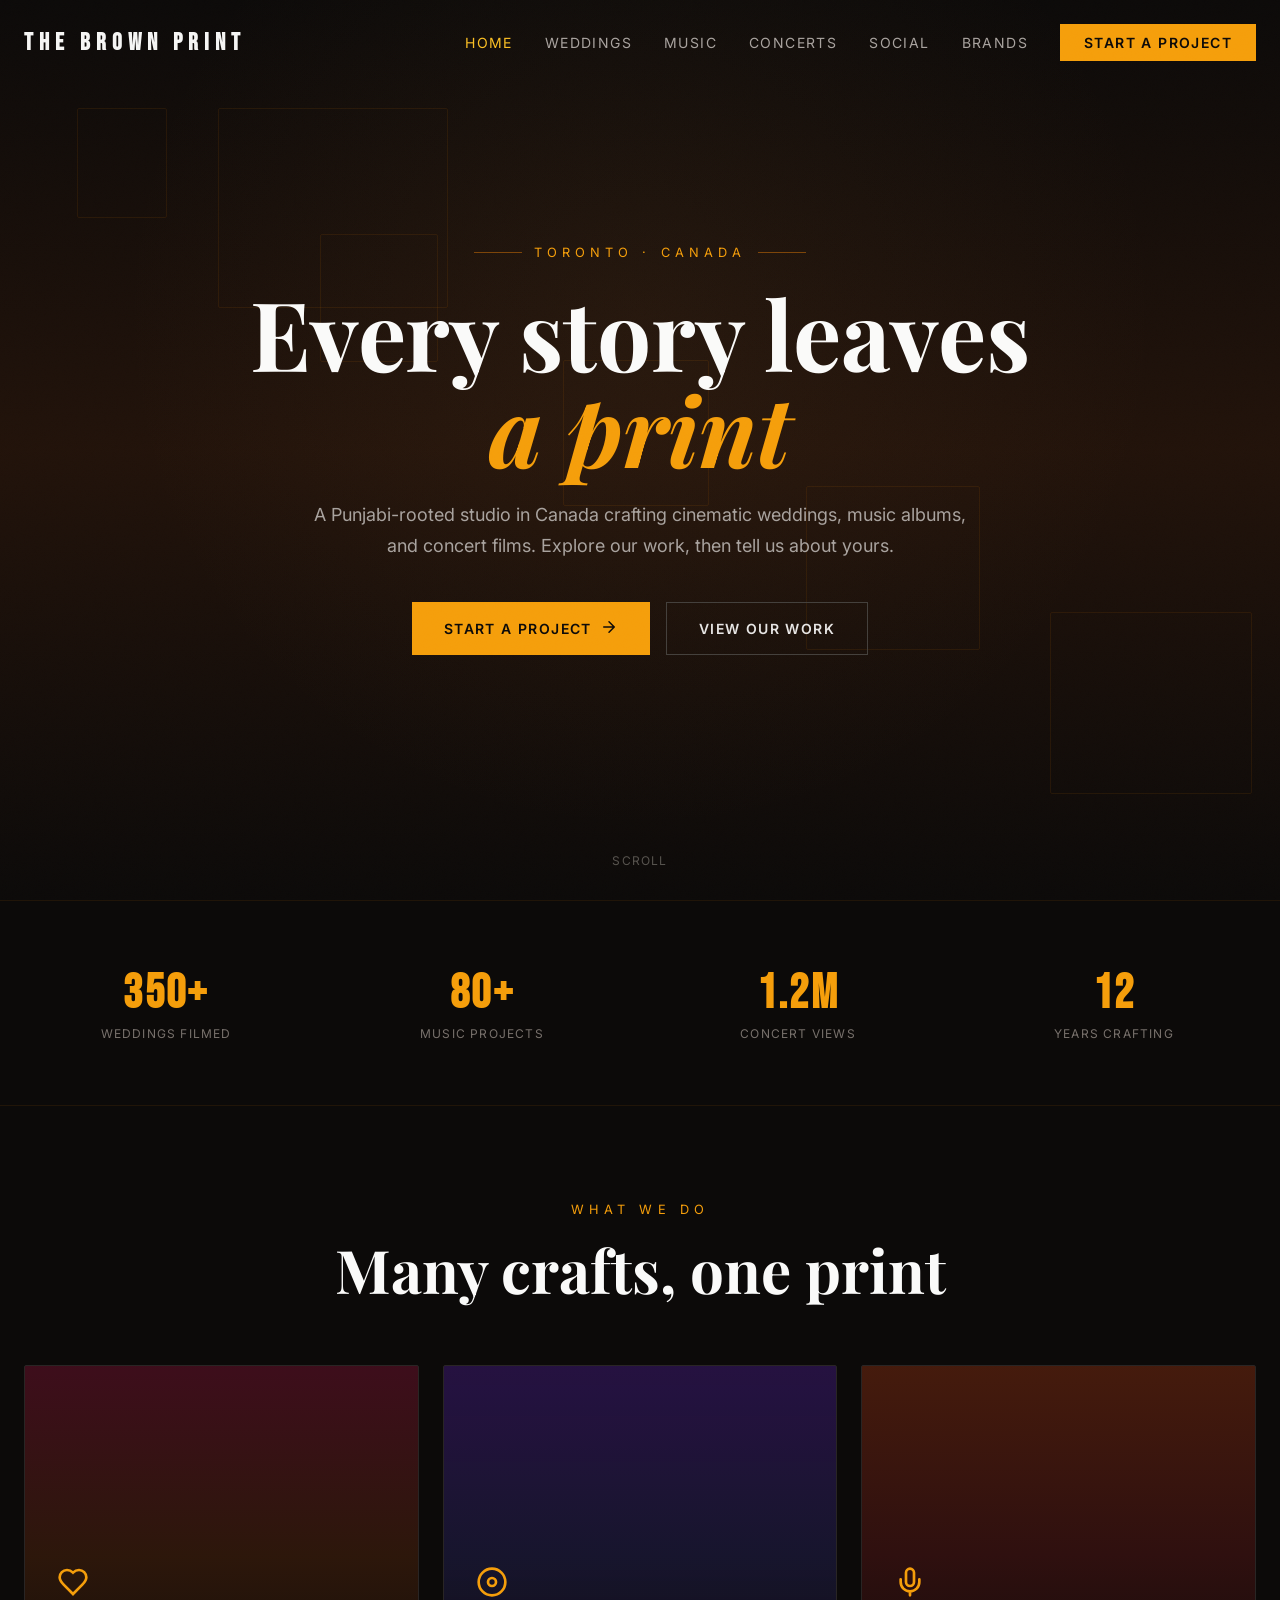
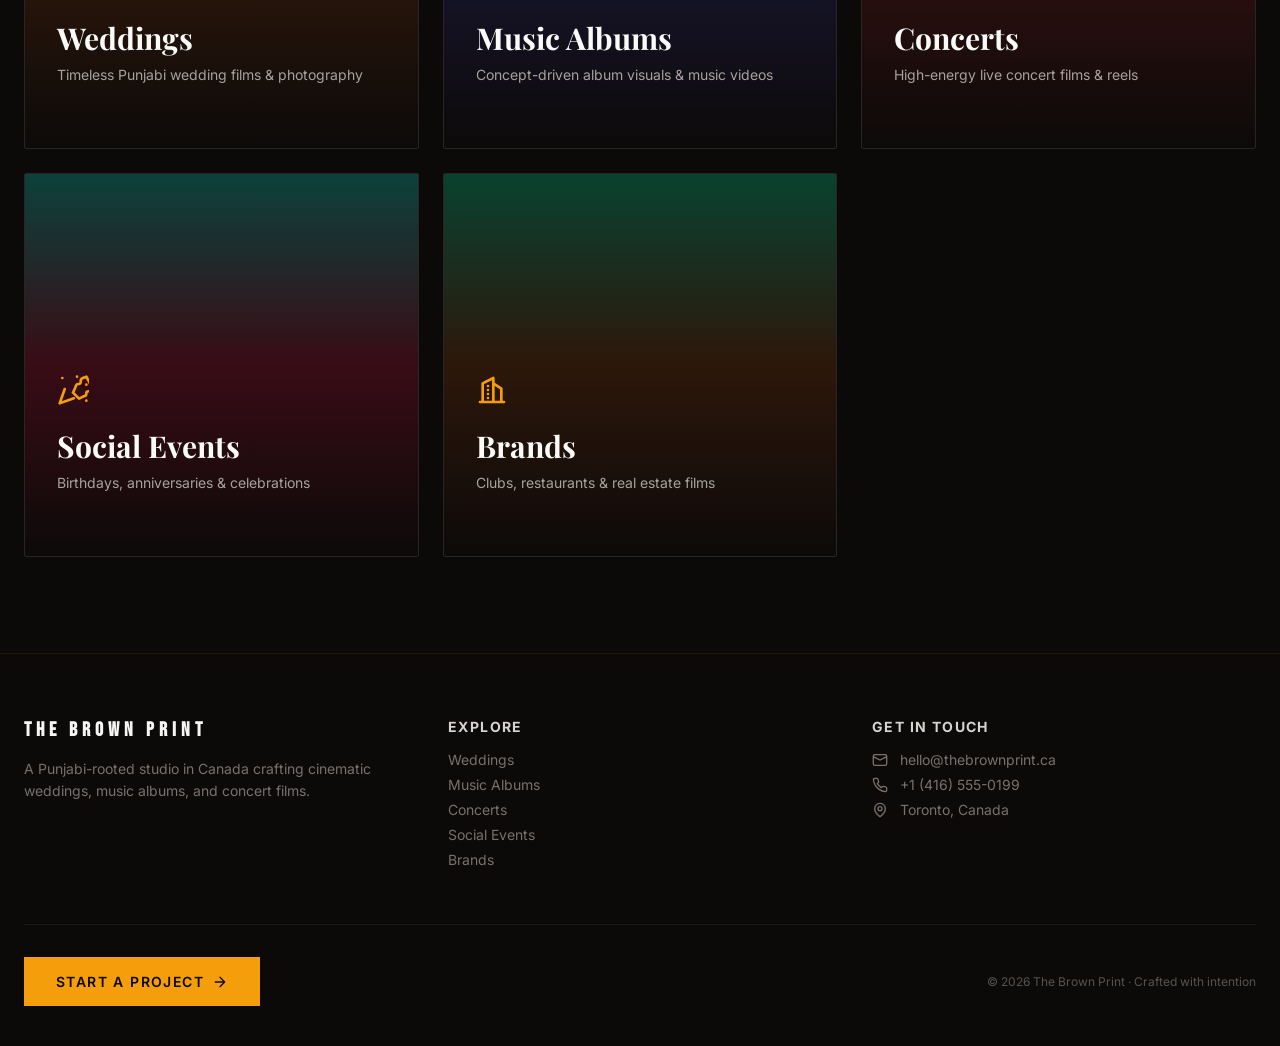
==== commit 0df16743: "Update stylesheet and script paths in index.html" ====
--- a/index.html
+++ b/index.html
@@ -5,7 +5,7 @@
   <meta charset="UTF-8" />
   <meta name="viewport" content="width=device-width, initial-scale=1.0" />
   <title>The Brown Print — Cinematic Weddings, Music & Concert Films</title>
-  <link rel="stylesheet" href="css/style.css" />
+  <link rel="stylesheet" href="style.css" />
 </head>
 
 <body data-theme="home">
@@ -245,8 +245,8 @@
     })();
   </script>
   <script src="content.js"></script>
-  <script src="js/player.js"></script>
-  <script src="js/main.js"></script>
+  <script src="player.js"></script>
+  <script src="main.js"></script>
 </body>
 
-</html>+</html>
--- a/style.css
+++ b/style.css
@@ -0,0 +1,568 @@
+/* ============================================================
+   THE BROWN PRINT — shared stylesheet
+   Matches the React build: cinematic dark/gold + per-page themes
+   ============================================================ */
+
+@import url('https://fonts.googleapis.com/css2?family=Bebas+Neue&family=Playfair+Display:ital,wght@0,400;0,600;0,700;1,400;1,600&family=Inter:wght@300;400;500;600&display=swap');
+
+/* ---------- RESET ---------- */
+* { margin: 0; padding: 0; box-sizing: border-box; }
+html { scroll-behavior: smooth; }
+body {
+  font-family: 'Inter', sans-serif;
+  background: #0c0a09; /* stone-950 */
+  color: #e7e5e4;
+  overflow-x: hidden;
+}
+a { text-decoration: none; color: inherit; }
+button { font-family: inherit; cursor: pointer; border: none; background: none; }
+img { display: block; max-width: 100%; }
+
+/* ---------- TYPE HELPERS ---------- */
+.serif { font-family: 'Playfair Display', serif; }
+.bebas { font-family: 'Bebas Neue', sans-serif; letter-spacing: 0.05em; }
+.italic { font-style: italic; }
+.kicker {
+  font-size: 0.8rem; letter-spacing: 0.4em; text-transform: uppercase;
+}
+.tracking-wide-sm { letter-spacing: 0.25em; }
+
+/* ---------- COLOR TOKENS ---------- */
+:root {
+  --stone-950: #0c0a09; --stone-900: #1c1917; --stone-800: #292524;
+  --stone-700: #44403c; --stone-600: #57534e; --stone-500: #78716c;
+  --stone-400: #a8a29e; --stone-300: #d6d3d1; --stone-200: #e7e5e4;
+  --stone-100: #f5f5f4; --stone-50: #fafaf9;
+  --amber-700: #b45309; --amber-600: #d97706; --amber-500: #f59e0b; --amber-400: #fbbf24;
+  --rose-50: #fff1f2; --rose-100: #ffe4e6; --rose-200: #fecdd3;
+  --rose-300: #fda4af; --rose-400: #fb7185; --rose-700: #be123c;
+  --amber-50: #fffbeb; --amber-100: #fef3c7; --amber-200: #fde68a;
+  --violet-400: #a78bfa; --violet-500: #8b5cf6;
+  --orange-400: #fb923c; --orange-500: #f97316;
+  /* social theme (festive teal / coral) */
+  --teal-400: #2dd4bf; --teal-500: #14b8a6; --teal-600: #0d9488;
+  --coral-400: #fb7185; --coral-500: #f43f5e;
+  /* brands theme (emerald / gold, premium dark) */
+  --emerald-400: #34d399; --emerald-500: #10b981; --emerald-600: #059669;
+  --gold-400: #d4b25f; --gold-500: #c79a3f;
+}
+
+/* ---------- FILM GRAIN ---------- */
+.grain {
+  pointer-events: none; position: fixed; inset: 0; z-index: 55;
+  opacity: 0.035; mix-blend-mode: overlay;
+  background-image: url("data:image/svg+xml,%3Csvg xmlns='http://www.w3.org/2000/svg' width='200' height='200'%3E%3Cfilter id='n'%3E%3CfeTurbulence type='fractalNoise' baseFrequency='0.9' numOctaves='4'/%3E%3C/filter%3E%3Crect width='100%25' height='100%25' filter='url(%23n)'/%3E%3C/svg%3E");
+}
+
+/* ---------- LAYOUT ---------- */
+.wrap { max-width: 80rem; margin: 0 auto; padding: 0 1.5rem; }
+.wrap-narrow { max-width: 72rem; margin: 0 auto; padding: 0 1.5rem; }
+section { position: relative; }
+
+/* ---------- NAV ---------- */
+.nav {
+  position: fixed; top: 0; left: 0; right: 0; z-index: 40;
+  padding: 1.5rem 0; transition: all 0.5s ease;
+}
+.nav.solid { padding: 1rem 0; backdrop-filter: blur(12px); border-bottom: 1px solid; }
+.nav-inner { max-width: 80rem; margin: 0 auto; padding: 0 1.5rem;
+  display: flex; align-items: center; justify-content: space-between; }
+.nav-logo { font-size: 1.5rem; font-weight: 700; letter-spacing: 0.25em; }
+.nav-links { display: flex; align-items: center; gap: 2rem; }
+.nav-link {
+  font-size: 0.875rem; letter-spacing: 0.1em; text-transform: uppercase;
+  transition: color 0.2s; color: var(--stone-400);
+}
+.nav-link:hover, .nav-link.active { }
+.nav-cta {
+  padding: 0.625rem 1.5rem; font-size: 0.875rem; font-weight: 600;
+  letter-spacing: 0.1em; text-transform: uppercase; transition: all 0.2s;
+}
+.nav-cta:hover { transform: scale(1.05); }
+.nav-burger { display: none; }
+.nav-mobile { display: none; }
+
+/* default (home/dark) nav theme */
+.nav { color: #fff; }
+.nav-logo { color: var(--stone-100); }
+
+/* --- DARK-themed pages: home, music, concerts, brands --- */
+body[data-theme="home"] .nav.solid,
+body[data-theme="music"] .nav.solid,
+body[data-theme="concerts"] .nav.solid,
+body[data-theme="brands"] .nav.solid {
+  background: rgba(12,10,9,0.9); border-color: rgba(217,119,6,0.1);
+}
+
+/* --- LIGHT-themed pages: wedding, social --- */
+body[data-theme="wedding"] .nav.solid {
+  background: rgba(255,241,242,0.9); border-color: rgba(254,205,211,0.4);
+}
+body[data-theme="social"] .nav.solid {
+  background: rgba(240,253,250,0.92); border-color: rgba(45,212,191,0.3);
+}
+body[data-theme="wedding"] .nav-logo,
+body[data-theme="social"] .nav-logo { color: var(--stone-800); }
+body[data-theme="wedding"] .nav-link,
+body[data-theme="social"] .nav-link { color: var(--stone-500); }
+
+/* accent + button per theme */
+body[data-theme="home"] .nav-link.active, body[data-theme="home"] .nav-link:hover { color: var(--amber-400); }
+body[data-theme="wedding"] .nav-link.active, body[data-theme="wedding"] .nav-link:hover { color: var(--amber-700); }
+body[data-theme="music"] .nav-link.active, body[data-theme="music"] .nav-link:hover { color: var(--violet-400); }
+body[data-theme="concerts"] .nav-link.active, body[data-theme="concerts"] .nav-link:hover { color: var(--orange-400); }
+body[data-theme="social"] .nav-link.active, body[data-theme="social"] .nav-link:hover { color: var(--teal-600); }
+body[data-theme="brands"] .nav-link.active, body[data-theme="brands"] .nav-link:hover { color: var(--gold-400); }
+
+body[data-theme="home"] .nav-cta { background: var(--amber-500); color: var(--stone-950); }
+body[data-theme="home"] .nav-cta:hover { background: var(--amber-400); }
+body[data-theme="wedding"] .nav-cta { background: var(--stone-800); color: var(--rose-50); }
+body[data-theme="wedding"] .nav-cta:hover { background: var(--stone-900); }
+body[data-theme="music"] .nav-cta { background: var(--violet-500); color: #fff; }
+body[data-theme="music"] .nav-cta:hover { background: var(--violet-400); }
+body[data-theme="concerts"] .nav-cta { background: var(--orange-500); color: #fff; }
+body[data-theme="concerts"] .nav-cta:hover { background: var(--orange-400); }
+body[data-theme="social"] .nav-cta { background: var(--teal-500); color: #fff; }
+body[data-theme="social"] .nav-cta:hover { background: var(--teal-400); }
+body[data-theme="brands"] .nav-cta { background: var(--gold-500); color: var(--stone-950); }
+body[data-theme="brands"] .nav-cta:hover { background: var(--gold-400); }
+
+body[data-theme="wedding"] .nav-burger,
+body[data-theme="social"] .nav-burger { color: var(--stone-800); }
+
+/* ---------- BUTTONS ---------- */
+.btn {
+  display: inline-flex; align-items: center; gap: 0.5rem;
+  padding: 1rem 2rem; font-size: 0.875rem; font-weight: 600;
+  letter-spacing: 0.1em; text-transform: uppercase; transition: all 0.2s;
+}
+.btn:hover { transform: scale(1.05); }
+.btn-amber { background: var(--amber-500); color: var(--stone-950); }
+.btn-amber:hover { background: var(--amber-400); }
+.btn-outline { border: 1px solid var(--stone-700); color: var(--stone-200); }
+.btn-outline:hover { border-color: rgba(245,158,11,0.5); color: var(--amber-400); }
+.btn-dark { background: var(--stone-800); color: var(--rose-50); }
+.btn-dark:hover { background: var(--stone-900); }
+.btn-violet { background: var(--violet-500); color: #fff; }
+.btn-violet:hover { background: var(--violet-400); }
+.btn-orange { background: var(--orange-500); color: #fff; }
+.btn-orange:hover { background: var(--orange-400); }
+.btn-icon svg { transition: transform 0.2s; }
+.btn:hover .btn-icon svg { transform: translateX(4px); }
+
+/* new theme buttons */
+.btn-teal { background: var(--teal-500); color: #fff; }
+.btn-teal:hover { background: var(--teal-400); }
+.btn-gold { background: var(--gold-500); color: var(--stone-950); }
+.btn-gold:hover { background: var(--gold-400); }
+
+/* footer "Start a Project" button adapts to the page theme */
+body[data-theme="wedding"] .footer .btn-amber { background: var(--stone-800); color: var(--rose-50); }
+body[data-theme="wedding"] .footer .btn-amber:hover { background: var(--stone-900); }
+body[data-theme="music"] .footer .btn-amber { background: var(--violet-500); color: #fff; }
+body[data-theme="music"] .footer .btn-amber:hover { background: var(--violet-400); }
+body[data-theme="concerts"] .footer .btn-amber { background: var(--orange-500); color: #fff; }
+body[data-theme="concerts"] .footer .btn-amber:hover { background: var(--orange-400); }
+body[data-theme="social"] .footer .btn-amber { background: var(--teal-500); color: #fff; }
+body[data-theme="social"] .footer .btn-amber:hover { background: var(--teal-400); }
+body[data-theme="brands"] .footer .btn-amber { background: var(--gold-500); color: var(--stone-950); }
+body[data-theme="brands"] .footer .btn-amber:hover { background: var(--gold-400); }
+
+/* ---------- HERO (home) ---------- */
+.hero {
+  position: relative; min-height: 100vh; display: flex;
+  align-items: center; justify-content: center; overflow: hidden;
+}
+.hero-bg { position: absolute; inset: 0;
+  background: linear-gradient(to bottom, #0c0a09, rgba(120,53,15,0.2), #0c0a09); }
+.hero-glow { position: absolute; inset: 0; opacity: 0.4;
+  background: radial-gradient(circle at 50% 35%, rgba(180,120,60,0.18), transparent 60%); }
+.hero-frames { position: absolute; inset: 0; overflow: hidden; }
+.hero-frame {
+  position: absolute; border: 1px solid rgba(217,119,6,0.1);
+  border-radius: 2px; animation: pulse 5s infinite;
+}
+.hero-content { position: relative; z-index: 10; text-align: center;
+  padding: 0 1.5rem; max-width: 56rem; }
+.hero h1 { font-size: clamp(3rem, 8vw, 6rem); font-weight: 700;
+  color: var(--stone-50); line-height: 1; margin-bottom: 1.5rem; }
+.hero h1 .accent { font-style: italic; color: var(--amber-500); }
+.hero p { color: var(--stone-400); font-size: 1.125rem;
+  max-width: 42rem; margin: 0 auto 2.5rem; line-height: 1.7; }
+.hero-actions { display: flex; gap: 1rem; justify-content: center; flex-wrap: wrap; }
+.divider-row { display: flex; align-items: center; justify-content: center;
+  gap: 0.75rem; margin-bottom: 1.5rem; }
+.divider-line { height: 1px; width: 3rem; background: rgba(217,119,6,0.5); }
+.scroll-hint { position: absolute; bottom: 2rem; left: 50%;
+  transform: translateX(-50%); color: var(--stone-600);
+  font-size: 0.75rem; letter-spacing: 0.1em; text-transform: uppercase;
+  animation: bounce 1.5s infinite; }
+
+/* ---------- STATS ---------- */
+.stats { padding: 4rem 0; border-top: 1px solid rgba(217,119,6,0.1);
+  border-bottom: 1px solid rgba(217,119,6,0.1); }
+.stats-grid { display: grid; grid-template-columns: repeat(2,1fr); gap: 2rem; }
+.stat { text-align: center; }
+.stat-num { font-size: clamp(2.25rem,5vw,3rem); font-weight: 700;
+  color: var(--amber-500); margin-bottom: 0.25rem; }
+.stat-label { color: var(--stone-500); font-size: 0.75rem;
+  letter-spacing: 0.1em; text-transform: uppercase; }
+
+/* ---------- SECTION HEADINGS ---------- */
+.sec-head { text-align: center; margin-bottom: 3.5rem; }
+.sec-head .kicker { display: block; margin-bottom: 0.75rem; }
+.sec-head h2 { font-size: clamp(2.25rem,5vw,3.75rem); font-weight: 700;
+  color: var(--stone-50); }
+
+/* ---------- CATEGORY CARDS (home) ---------- */
+.cats { padding: 6rem 0; }
+.cats-grid { display: grid; grid-template-columns: 1fr; gap: 1.5rem; }
+.cat-card {
+  position: relative; height: 24rem; border-radius: 2px; overflow: hidden;
+  border: 1px solid var(--stone-800); transition: all 0.3s; text-align: left;
+  display: block;
+}
+.cat-card:hover { border-color: rgba(245,158,11,0.4); }
+.cat-card-inner { position: absolute; inset: 0; display: flex;
+  flex-direction: column; justify-content: flex-end; padding: 2rem; }
+.cat-card h3 { font-size: 1.875rem; font-weight: 700;
+  color: var(--stone-50); margin-bottom: 0.5rem; }
+.cat-card p { color: var(--stone-400); font-size: 0.875rem; margin-bottom: 1rem; }
+.cat-card .explore { display: inline-flex; align-items: center; gap: 0.5rem;
+  color: var(--amber-500); font-size: 0.875rem; letter-spacing: 0.1em;
+  text-transform: uppercase; opacity: 0; transform: translateX(-0.5rem);
+  transition: all 0.3s; }
+.cat-card:hover .explore { opacity: 1; transform: translateX(0); }
+.cat-icon { color: var(--amber-500); margin-bottom: 1rem; }
+
+/* ---------- PAGE HERO (category pages) ---------- */
+.page-hero { position: relative; padding: 10rem 1.5rem 5rem; overflow: hidden; }
+.page-hero-inner { position: relative; max-width: 64rem; margin: 0 auto; text-align: center; }
+.page-hero h1 { font-size: clamp(3rem,7vw,4.5rem); font-weight: 700;
+  line-height: 1; margin-bottom: 1.25rem; }
+.page-hero p { font-size: 1.125rem; max-width: 42rem; margin: 0 auto; line-height: 1.7; }
+
+/* ---------- WORK GRID ---------- */
+.work-section { padding: 4rem 0; }
+.work-label { display: flex; align-items: center; gap: 0.5rem;
+  font-size: 0.875rem; letter-spacing: 0.3em; text-transform: uppercase; }
+.work-section h2 { font-size: 2.25rem; font-weight: 700; margin-top: 0.5rem; }
+.work-grid {
+  display: grid; grid-template-columns: repeat(2,1fr); gap: 1rem;
+  grid-auto-rows: 200px;
+}
+.work-card {
+  position: relative; overflow: hidden; border-radius: 2px; cursor: pointer;
+  border: 1px solid rgba(255,255,255,0.1);
+}
+.work-card.tall { grid-row: span 2; }
+.work-card img { position: absolute; inset: 0; width: 100%; height: 100%;
+  object-fit: cover; transition: transform 0.5s; }
+.work-card:hover img { transform: scale(1.05); }
+.work-card-shade { position: absolute; inset: 0; background: rgba(0,0,0,0.1);
+  transition: background 0.3s; }
+.work-card:hover .work-card-shade { background: rgba(0,0,0,0); }
+.work-card-play {
+  position: absolute; inset: 0; display: flex; align-items: center; justify-content: center;
+}
+.play-btn {
+  width: 3.5rem; height: 3.5rem; border-radius: 50%;
+  display: flex; align-items: center; justify-content: center;
+  opacity: 0.9; transition: all 0.3s; box-shadow: 0 10px 25px rgba(0,0,0,0.4);
+}
+.work-card:hover .play-btn { opacity: 1; transform: scale(1.1); }
+.work-card-caption {
+  position: absolute; bottom: 0; left: 0; right: 0; padding: 1rem;
+  background: linear-gradient(to top, rgba(0,0,0,0.8), transparent);
+  transform: translateY(0.5rem); transition: transform 0.3s;
+}
+.work-card:hover .work-card-caption { transform: translateY(0); }
+.work-card-caption h3 { color: #fff; font-weight: 600; font-size: 1.125rem; line-height: 1.2; }
+.work-card-caption .meta { color: rgba(255,255,255,0.8); font-size: 0.75rem; letter-spacing: 0.02em; }
+.work-card-caption .sub { color: rgba(255,255,255,0.6); font-size: 0.7rem; }
+
+/* ---------- WEDDING STORIES ---------- */
+.stories { padding: 5rem 0; }
+.story { display: flex; flex-direction: column; gap: 1.5rem;
+  text-align: left; width: 100%; margin-bottom: 1.5rem; }
+.story-img { height: 14rem; border-radius: 2px; overflow: hidden;
+  border: 1px solid rgba(254,205,211,0.6); flex-shrink: 0; }
+.story-img img { width: 100%; height: 100%; object-fit: cover; transition: transform 0.5s; }
+.story:hover .story-img img { transform: scale(1.05); }
+.story-body { display: flex; flex-direction: column; justify-content: center;
+  background: rgba(255,255,255,0.6); backdrop-filter: blur(4px);
+  padding: 1.75rem; border-radius: 2px; border: 1px solid var(--rose-100); }
+.story-body .place { color: var(--amber-700); font-size: 0.75rem;
+  letter-spacing: 0.1em; text-transform: uppercase; margin-bottom: 0.5rem; }
+.story-body h3 { font-size: 1.5rem; font-weight: 700; color: var(--stone-800); margin-bottom: 0.75rem; }
+.story-body p { color: var(--stone-600); line-height: 1.6; margin-bottom: 1rem; }
+.story-read { display: inline-flex; align-items: center; gap: 0.5rem;
+  color: var(--amber-700); font-size: 0.875rem; letter-spacing: 0.1em;
+  text-transform: uppercase; transition: gap 0.2s; }
+.story:hover .story-read { gap: 0.75rem; }
+
+/* ---------- CTA STRIP ---------- */
+.cta { padding: 5rem 1.5rem; text-align: center; }
+.cta h2 { font-size: clamp(2.25rem,5vw,3rem); font-weight: 700; margin-bottom: 1.25rem; }
+.cta p { max-width: 36rem; margin: 0 auto 2rem; }
+
+/* ---------- MARQUEE (music) ---------- */
+.marquee { padding: 3rem 0; border-top: 1px solid rgba(139,92,246,0.1);
+  border-bottom: 1px solid rgba(139,92,246,0.1); overflow: hidden; }
+.marquee-track { display: flex; gap: 3rem; white-space: nowrap;
+  font-size: 3rem; font-weight: 700; color: rgba(139,92,246,0.2);
+  width: max-content; animation: marquee 22s linear infinite; }
+
+/* ---------- FOOTER ---------- */
+.footer { background: var(--stone-950); border-top: 1px solid rgba(217,119,6,0.1);
+  padding: 4rem 0 2.5rem; }
+.footer-grid { display: grid; grid-template-columns: 1fr; gap: 2.5rem; margin-bottom: 3rem; }
+.footer-logo { font-size: 1.25rem; font-weight: 700; letter-spacing: 0.25em;
+  color: var(--stone-100); display: block; margin-bottom: 1rem; }
+.footer p { color: var(--stone-500); font-size: 0.875rem; line-height: 1.6; }
+.footer h4 { color: var(--stone-300); font-size: 0.875rem; letter-spacing: 0.1em;
+  text-transform: uppercase; margin-bottom: 1rem; }
+.footer-col a, .footer-col span { display: flex; align-items: center; gap: 0.75rem;
+  color: var(--stone-500); font-size: 0.875rem; margin-bottom: 0.5rem; transition: color 0.2s; }
+.footer-col a:hover { color: var(--amber-400); }
+.footer-bottom { display: flex; flex-direction: column; gap: 1rem;
+  align-items: center; justify-content: space-between;
+  padding-top: 2rem; border-top: 1px solid var(--stone-900); }
+.footer-bottom .copy { color: var(--stone-600); font-size: 0.75rem; }
+
+/* --- per-theme footer: accent + border to match the page --- */
+/* DARK pages keep the dark footer, only the accent (border + link hover) changes */
+body[data-theme="music"] .footer { border-top-color: rgba(139,92,246,0.15); }
+body[data-theme="music"] .footer-col a:hover { color: var(--violet-400); }
+body[data-theme="concerts"] .footer { border-top-color: rgba(212,255,0,0.18); }
+body[data-theme="concerts"] .footer-col a:hover { color: var(--orange-400); }
+body[data-theme="brands"] .footer { border-top-color: rgba(199,154,63,0.22); }
+body[data-theme="brands"] .footer-col a:hover { color: var(--gold-400); }
+
+/* LIGHT pages get a light footer that matches the page background */
+body[data-theme="wedding"] .footer {
+  background: var(--rose-100); border-top: 1px solid var(--rose-200);
+}
+body[data-theme="wedding"] .footer-logo { color: var(--stone-800); }
+body[data-theme="wedding"] .footer p,
+body[data-theme="wedding"] .footer-col a,
+body[data-theme="wedding"] .footer-col span { color: var(--stone-600); }
+body[data-theme="wedding"] .footer h4 { color: var(--stone-700); }
+body[data-theme="wedding"] .footer-col a:hover { color: var(--amber-700); }
+body[data-theme="wedding"] .footer-bottom { border-top-color: var(--rose-200); }
+body[data-theme="wedding"] .footer-bottom .copy { color: var(--stone-500); }
+
+body[data-theme="social"] .footer {
+  background: #ccfbf1; border-top: 1px solid rgba(45,212,191,0.4);
+}
+body[data-theme="social"] .footer-logo { color: var(--stone-800); }
+body[data-theme="social"] .footer p,
+body[data-theme="social"] .footer-col a,
+body[data-theme="social"] .footer-col span { color: var(--stone-600); }
+body[data-theme="social"] .footer h4 { color: var(--stone-700); }
+body[data-theme="social"] .footer-col a:hover { color: var(--teal-600); }
+body[data-theme="social"] .footer-bottom { border-top-color: rgba(45,212,191,0.4); }
+body[data-theme="social"] .footer-bottom .copy { color: var(--stone-500); }
+
+/* ---------- PROJECT MODAL ---------- */
+.modal-overlay {
+  position: fixed; inset: 0; z-index: 70; display: none;
+  align-items: center; justify-content: center; padding: 1rem;
+  background: rgba(12,10,9,0.8); backdrop-filter: blur(4px);
+}
+.modal-overlay.open { display: flex; }
+.modal {
+  position: relative; width: 100%; max-width: 32rem; background: var(--stone-900);
+  border: 1px solid rgba(245,158,11,0.2); border-radius: 2px;
+  max-height: 90vh; overflow-y: auto;
+}
+.modal-close { position: absolute; top: 1rem; right: 1rem; color: var(--stone-500);
+  z-index: 10; transition: color 0.2s; }
+.modal-close:hover { color: var(--amber-400); }
+.modal-pad { padding: 2rem; }
+.progress { display: flex; gap: 0.5rem; margin: 1rem 0 2rem; }
+.progress-bar { height: 4px; flex: 1; border-radius: 9999px; background: var(--stone-800); transition: background 0.3s; }
+.progress-bar.active { background: var(--amber-500); }
+.modal h3 { font-size: 1.5rem; font-weight: 700; color: var(--stone-50); margin-bottom: 1.5rem; }
+.modal-step-label { color: var(--amber-400); font-size: 0.75rem; letter-spacing: 0.3em; text-transform: uppercase; }
+.field-label { display: block; color: var(--stone-400); font-size: 0.75rem;
+  letter-spacing: 0.1em; text-transform: uppercase; margin-bottom: 0.5rem; }
+.field { width: 100%; background: var(--stone-950); border: 1px solid var(--stone-800);
+  border-radius: 2px; padding: 0.75rem 1rem; color: var(--stone-100);
+  outline: none; transition: border 0.2s; margin-bottom: 1rem; font-size: 0.95rem; }
+.field:focus { border-color: var(--amber-500); }
+.field::placeholder { color: var(--stone-600); }
+textarea.field { resize: none; }
+.service-row, .chip { display: flex; align-items: center; gap: 1rem;
+  width: 100%; padding: 1rem; border-radius: 2px; border: 1px solid var(--stone-800);
+  text-align: left; transition: all 0.2s; margin-bottom: 0.75rem; color: var(--stone-100); }
+.service-row:hover, .chip:hover { border-color: rgba(245,158,11,0.4); }
+.service-row.sel, .chip.sel { border-color: var(--amber-500); background: rgba(245,158,11,0.1); }
+.service-ico { width: 2.5rem; height: 2.5rem; border-radius: 2px;
+  display: flex; align-items: center; justify-content: center; flex-shrink: 0;
+  background: var(--stone-800); color: var(--amber-400); }
+.service-row.sel .service-ico { background: var(--amber-500); color: var(--stone-950); }
+.chip-grid { display: grid; grid-template-columns: repeat(2,1fr); gap: 0.5rem; margin-bottom: 1rem; }
+.chip-sm { padding: 0.625rem; font-size: 0.8rem; border-radius: 2px;
+  border: 1px solid var(--stone-800); color: var(--stone-400); transition: all 0.2s; text-align: center; }
+.chip-sm:hover { border-color: rgba(245,158,11,0.4); }
+.chip-sm.sel { border-color: var(--amber-500); background: rgba(245,158,11,0.1); color: var(--amber-400); }
+.summary { margin-top: 1.25rem; padding: 1rem; background: rgba(12,10,9,0.6);
+  border-radius: 2px; border: 1px solid var(--stone-800); font-size: 0.875rem; }
+.summary-row { display: flex; justify-content: space-between; color: var(--stone-400); margin-bottom: 0.25rem; }
+.summary-row span:last-child { color: var(--stone-200); }
+.modal-actions { display: flex; gap: 0.75rem; margin-top: 2rem; }
+.modal-btn { padding: 0.75rem 1.5rem; font-size: 0.875rem; letter-spacing: 0.1em;
+  text-transform: uppercase; transition: all 0.2s; }
+.modal-btn-back { border: 1px solid var(--stone-700); color: var(--stone-300); }
+.modal-btn-back:hover { border-color: var(--stone-500); }
+.modal-btn-next { flex: 1; background: var(--amber-500); color: var(--stone-950);
+  font-weight: 600; display: flex; align-items: center; justify-content: center; gap: 0.5rem; }
+.modal-btn-next:hover { background: var(--amber-400); }
+.modal-btn-next:disabled { opacity: 0.3; cursor: not-allowed; }
+.success-check { width: 4rem; height: 4rem; border-radius: 50%; background: var(--amber-500);
+  display: flex; align-items: center; justify-content: center; margin: 0 auto 1.5rem; }
+
+/* ---------- STORY MODAL ---------- */
+.story-modal { background: var(--rose-50); border: 1px solid var(--rose-200); max-width: 42rem; }
+.story-modal-img { height: 14rem; overflow: hidden; }
+.story-modal-img img { width: 100%; height: 100%; object-fit: cover; }
+.story-modal .modal-pad h3 { color: var(--stone-800); font-size: 2rem; margin: 0.5rem 0 1.25rem; }
+.story-modal .place { color: var(--amber-700); font-size: 0.75rem; letter-spacing: 0.1em; text-transform: uppercase; }
+.story-modal .story-text { color: var(--stone-700); line-height: 1.7; font-size: 1.125rem; font-family: 'Playfair Display', serif; }
+.story-modal .modal-close { color: var(--stone-500); background: rgba(255,255,255,0.7); border-radius: 50%; padding: 0.25rem; }
+
+/* ---------- CUSTOM VIDEO PLAYER ---------- */
+.vp-overlay {
+  position: fixed; inset: 0; z-index: 80; display: none;
+  align-items: center; justify-content: center; padding: 1rem;
+  background: rgba(12,10,9,0.92); backdrop-filter: blur(6px);
+}
+.vp-overlay.open { display: flex; }
+.vp-shell { position: relative; width: 100%; max-width: 56rem; }
+.vp-close { position: absolute; top: -2.5rem; right: 0; color: var(--stone-400); transition: color 0.2s; }
+.vp-close:hover { color: #fff; }
+.vp-frame {
+  position: relative; aspect-ratio: 16/9; border-radius: 2px; overflow: hidden;
+  border: 1px solid rgba(255,255,255,0.2); background: #000;
+}
+.vp-video { width: 100%; height: 100%; object-fit: cover; display: block; }
+/* block the native UI entirely; we draw our own */
+.vp-video::-webkit-media-controls { display: none !important; }
+.vp-video::-webkit-media-controls-enclosure { display: none !important; }
+.vp-bigplay {
+  position: absolute; inset: 0; display: flex; align-items: center; justify-content: center;
+  background: rgba(0,0,0,0.25); transition: opacity 0.3s; cursor: pointer;
+}
+.vp-bigplay.hide { opacity: 0; pointer-events: none; }
+.vp-bigplay-circle { width: 5rem; height: 5rem; border-radius: 50%;
+  background: rgba(255,255,255,0.92); display: flex; align-items: center; justify-content: center; }
+.vp-controls {
+  position: absolute; bottom: 0; left: 0; right: 0;
+  padding: 1rem; display: flex; align-items: center; gap: 0.75rem;
+  background: linear-gradient(to top, rgba(0,0,0,0.85), transparent);
+  opacity: 0; transition: opacity 0.3s;
+}
+.vp-frame:hover .vp-controls, .vp-controls.show { opacity: 1; }
+.vp-btn { color: #fff; display: flex; align-items: center; opacity: 0.9; transition: opacity 0.2s; }
+.vp-btn:hover { opacity: 1; }
+.vp-track { flex: 1; height: 4px; background: rgba(255,255,255,0.25);
+  border-radius: 9999px; cursor: pointer; position: relative; }
+.vp-fill { height: 100%; background: var(--amber-500); border-radius: 9999px; width: 0%; }
+.vp-time { color: rgba(255,255,255,0.85); font-size: 0.75rem; min-width: 5.5rem;
+  text-align: right; font-variant-numeric: tabular-nums; }
+.vp-caption { margin-top: 1rem; }
+.vp-caption h3 { color: #fff; font-size: 1.5rem; font-weight: 700; }
+.vp-caption p { color: rgba(255,255,255,0.6); font-size: 0.875rem; }
+.vp-guard { position: absolute; inset: 0; } /* swallows right-click over video */
+
+/* ---------- ANIMATIONS ---------- */
+@keyframes pulse { 0%,100% { opacity: 1; } 50% { opacity: 0.4; } }
+@keyframes bounce { 0%,100% { transform: translate(-50%,0); } 50% { transform: translate(-50%,-25%); } }
+@keyframes marquee { from { transform: translateX(0); } to { transform: translateX(-50%); } }
+@keyframes beam { 0%,100% { opacity: 0.5; } 50% { opacity: 0.15; } }
+.beam { animation: beam 2.5s ease-in-out infinite; }
+
+/* ---------- RESPONSIVE ---------- */
+@media (min-width: 768px) {
+  .stats-grid { grid-template-columns: repeat(4,1fr); }
+  .cats-grid { grid-template-columns: repeat(3,1fr); }
+  .work-grid { grid-template-columns: repeat(3,1fr); grid-auto-rows: 230px; }
+  .footer-grid { grid-template-columns: repeat(3,1fr); }
+  .footer-bottom { flex-direction: row; }
+  .story { flex-direction: row; align-items: stretch; }
+  .story.rev { flex-direction: row-reverse; }
+  .story-img { width: 40%; }
+  .story-body { width: 60%; }
+  .chip-grid { grid-template-columns: repeat(2,1fr); }
+}
+
+@media (max-width: 767px) {
+  .nav-links { display: none; }
+  .nav-burger { display: block; color: #fff; }
+  .nav-mobile { flex-direction: column; gap: 1rem; padding: 1rem 1.5rem;
+    margin-top: 1rem; backdrop-filter: blur(12px); border-top: 1px solid rgba(217,119,6,0.1); }
+  .nav-mobile.open { display: flex; }
+  body[data-theme="home"] .nav-mobile, body[data-theme="music"] .nav-mobile,
+  body[data-theme="concerts"] .nav-mobile, body[data-theme="brands"] .nav-mobile { background: rgba(12,10,9,0.95); }
+  body[data-theme="wedding"] .nav-mobile { background: rgba(255,241,242,0.95); }
+  body[data-theme="social"] .nav-mobile { background: rgba(240,253,250,0.96); }
+}
+
+/* ============================================================
+   SOCIAL PAGE THEME — festive, warm, light (teal + coral)
+   Birthdays, anniversaries, parties
+   ============================================================ */
+body.social-page { background: var(--rose-50); color: var(--stone-700); }
+.soc-hero {
+  background: linear-gradient(to bottom, #f0fdfa, #fff1f2, #f0fdfa);
+}
+.soc-hero .glow {
+  position: absolute; inset: 0;
+  background: radial-gradient(circle at 50% 30%, rgba(45,212,191,0.22), transparent 60%);
+}
+.soc-hero h1 { color: var(--stone-800); }
+.soc-hero h1 .accent { color: var(--coral-500); font-style: italic; }
+.soc-hero p { color: var(--stone-600); }
+.soc-label { color: var(--teal-600); }
+.soc-section { background: linear-gradient(to bottom, #f0fdfa, #fff1f2); }
+.soc-section h2 { color: var(--stone-800); }
+body.social-page .play-btn { background: var(--teal-500); color: #fff; }
+body.social-page .work-card { border-color: rgba(45,212,191,0.25); }
+.soc-confetti { padding: 3rem 0; border-top: 1px solid rgba(45,212,191,0.2);
+  border-bottom: 1px solid rgba(45,212,191,0.2); overflow: hidden; background: #fff1f2; }
+.soc-confetti-track { display: flex; gap: 3rem; white-space: nowrap;
+  font-size: 2.5rem; font-weight: 700; color: rgba(20,184,166,0.35);
+  width: max-content; animation: marquee 22s linear infinite; }
+.soc-cta { background: var(--rose-100); }
+.soc-cta h2 { color: var(--stone-800); }
+.soc-cta p { color: var(--stone-600); }
+
+/* ============================================================
+   BRANDS PAGE THEME — premium, dark, commercial (emerald + gold)
+   Clubs, restaurants, real estate
+   ============================================================ */
+body.brands-page { background: #0c0a09; }
+.brd-hero {
+  background: linear-gradient(to bottom, #0c0a09, rgba(5,150,105,0.18), #0c0a09);
+}
+.brd-hero .glow {
+  position: absolute; inset: 0;
+  background: radial-gradient(circle at 50% 30%, rgba(212,178,95,0.18), transparent 60%);
+}
+.brd-hero h1 { color: var(--stone-50); }
+.brd-hero h1 .accent { color: var(--gold-400); font-style: italic; }
+.brd-hero p { color: var(--stone-400); }
+.brd-label { color: var(--gold-400); }
+.brd-section h2 { color: var(--stone-50); }
+body.brands-page .play-btn { background: var(--gold-500); color: var(--stone-950); }
+body.brands-page .work-card { border-color: rgba(212,178,95,0.2); }
+body.brands-page .work-card:hover { border-color: rgba(212,178,95,0.5); }
+.brd-strip { padding: 3rem 0; border-top: 1px solid rgba(16,185,129,0.15);
+  border-bottom: 1px solid rgba(16,185,129,0.15); overflow: hidden; }
+.brd-strip-track { display: flex; gap: 3rem; white-space: nowrap;
+  font-size: 3rem; font-weight: 700; color: rgba(212,178,95,0.2);
+  width: max-content; animation: marquee 24s linear infinite; }
+.brd-cta { background: linear-gradient(to bottom, #0c0a09, rgba(5,150,105,0.15)); }
+.brd-cta h2 { color: var(--stone-50); }
+.brd-cta p { color: var(--stone-400); }
